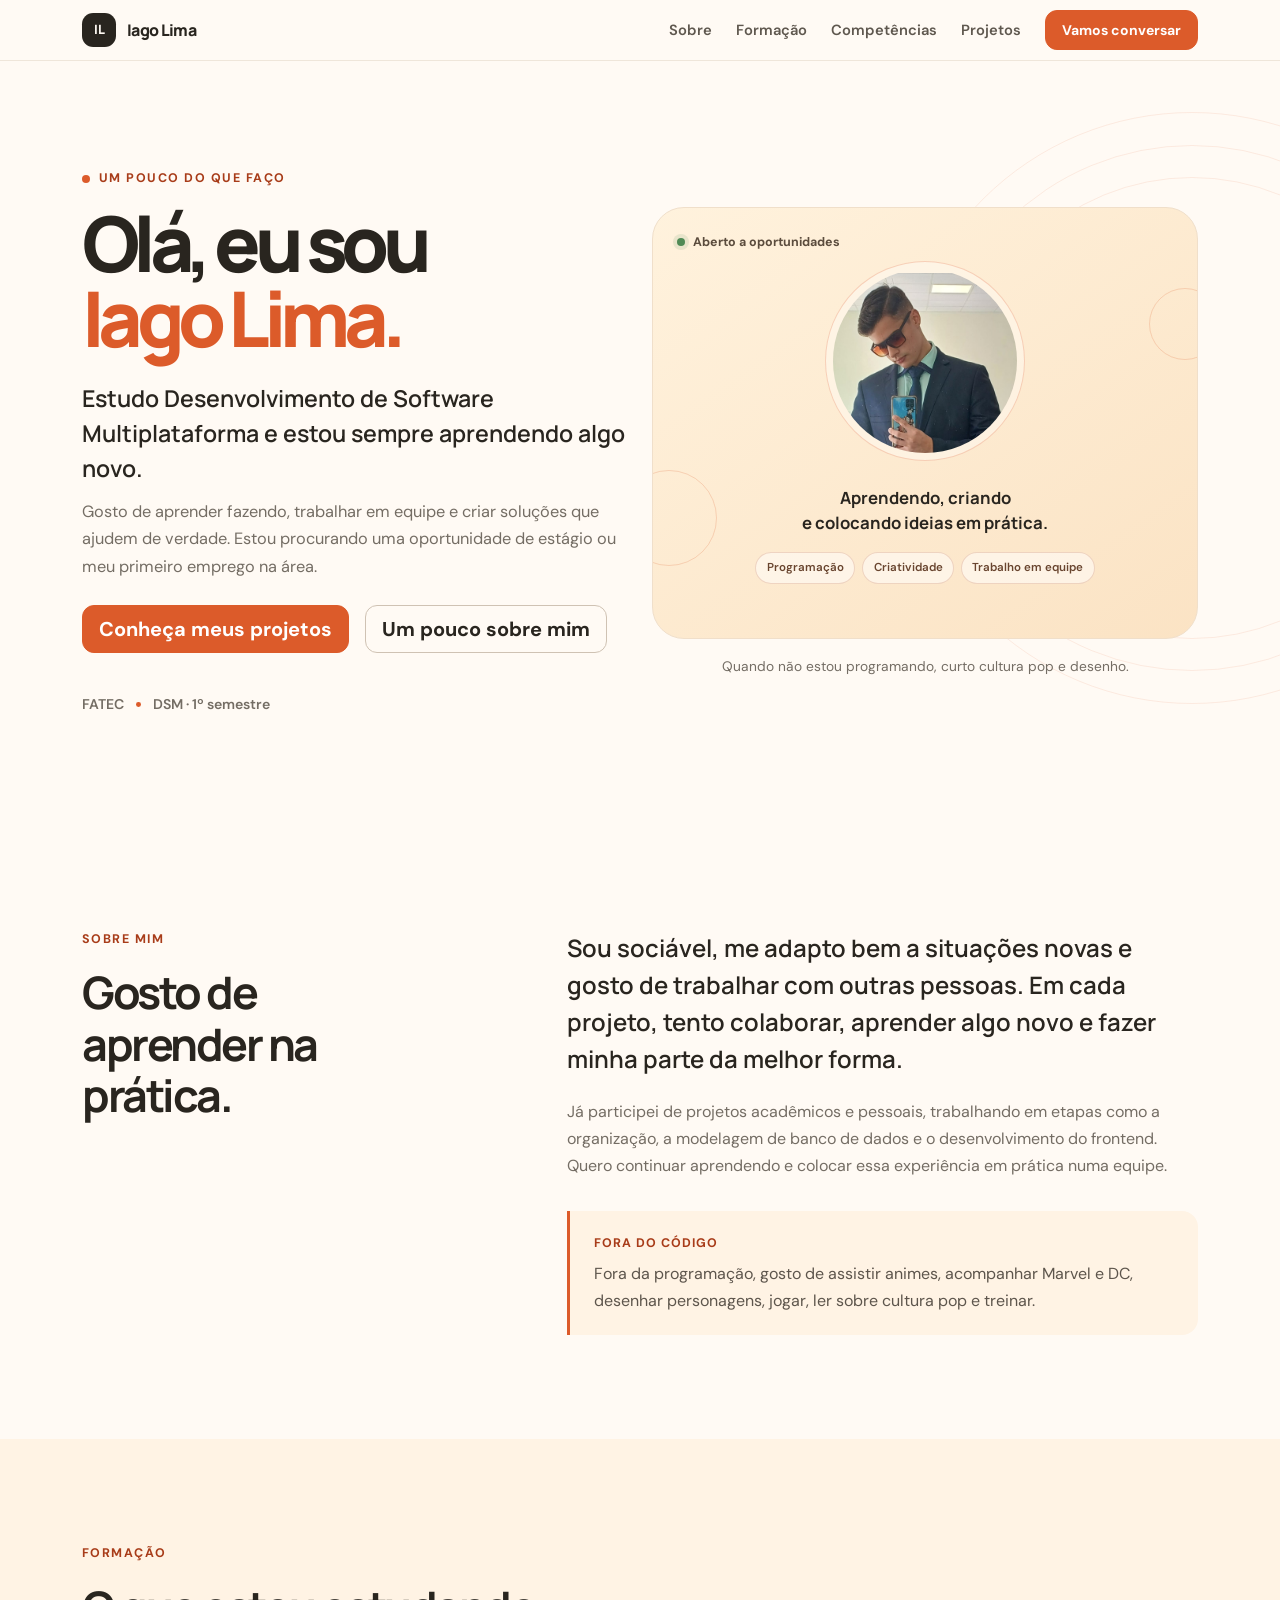
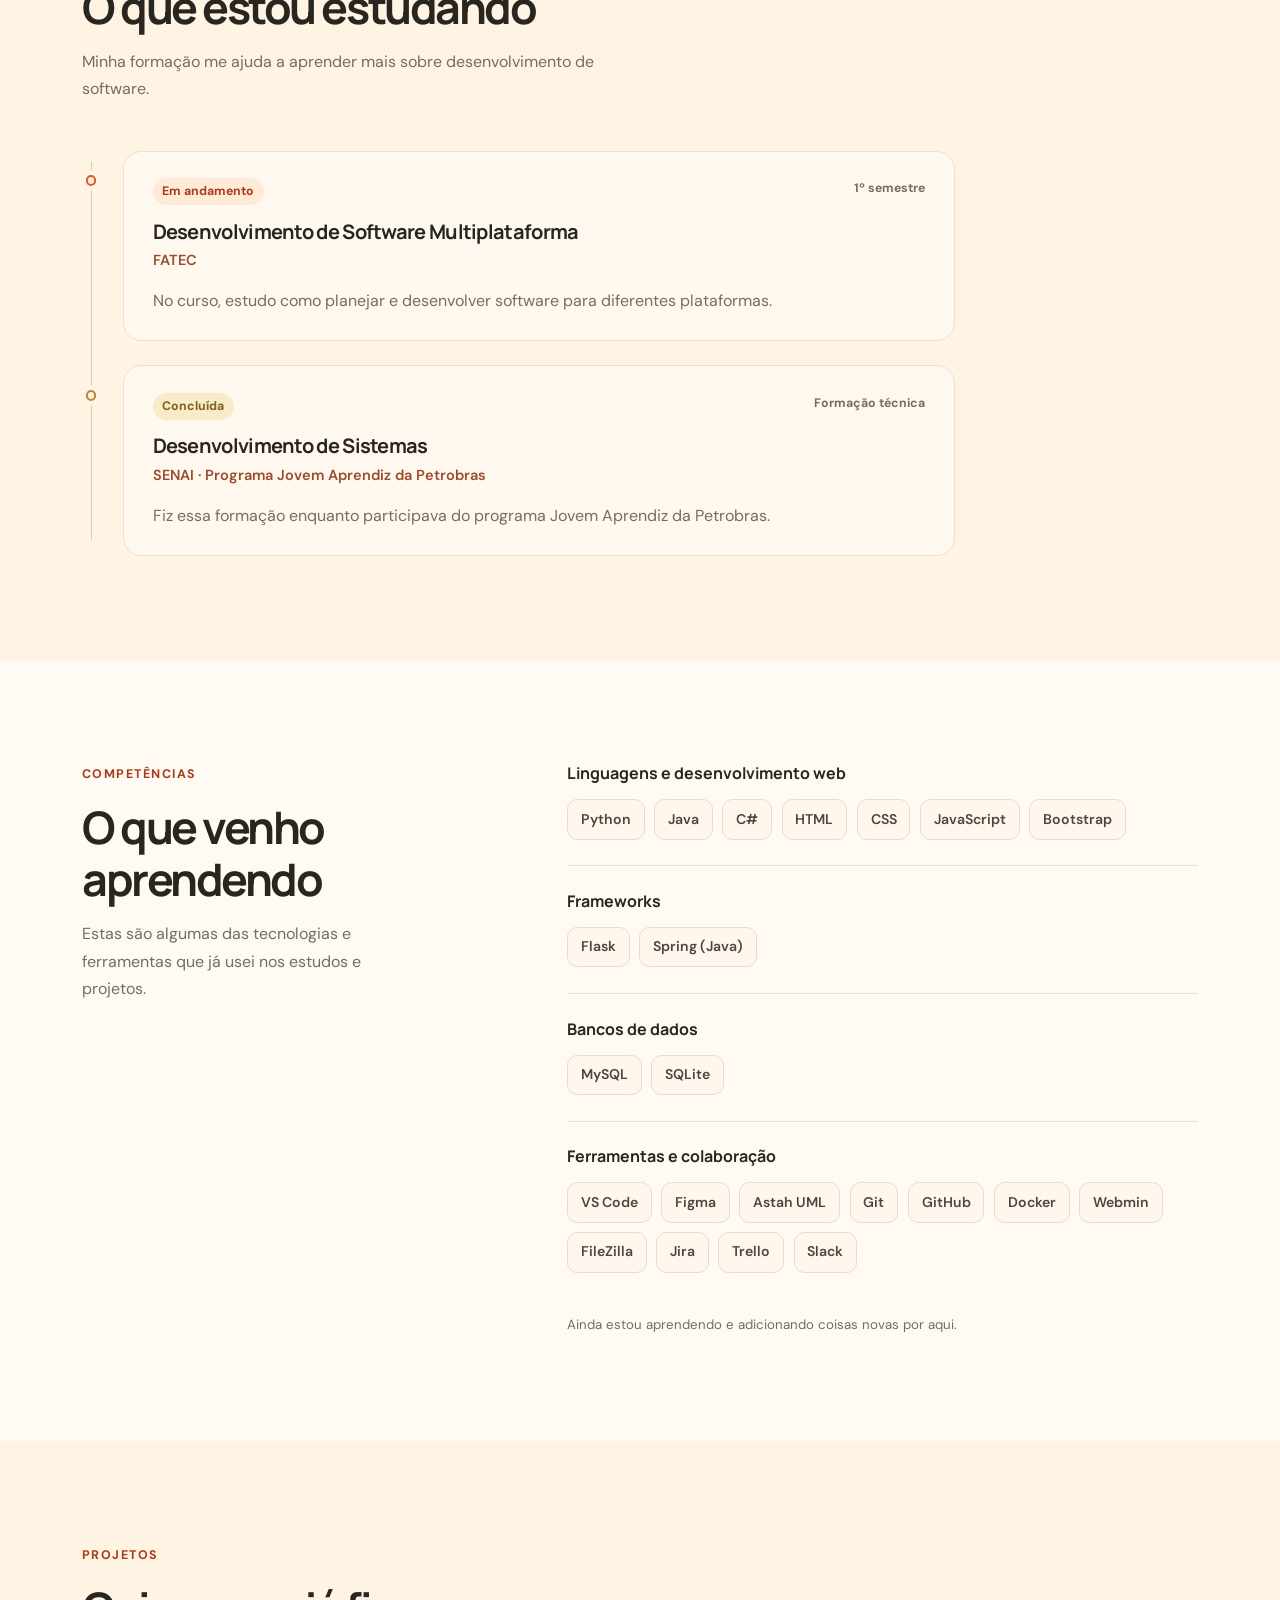
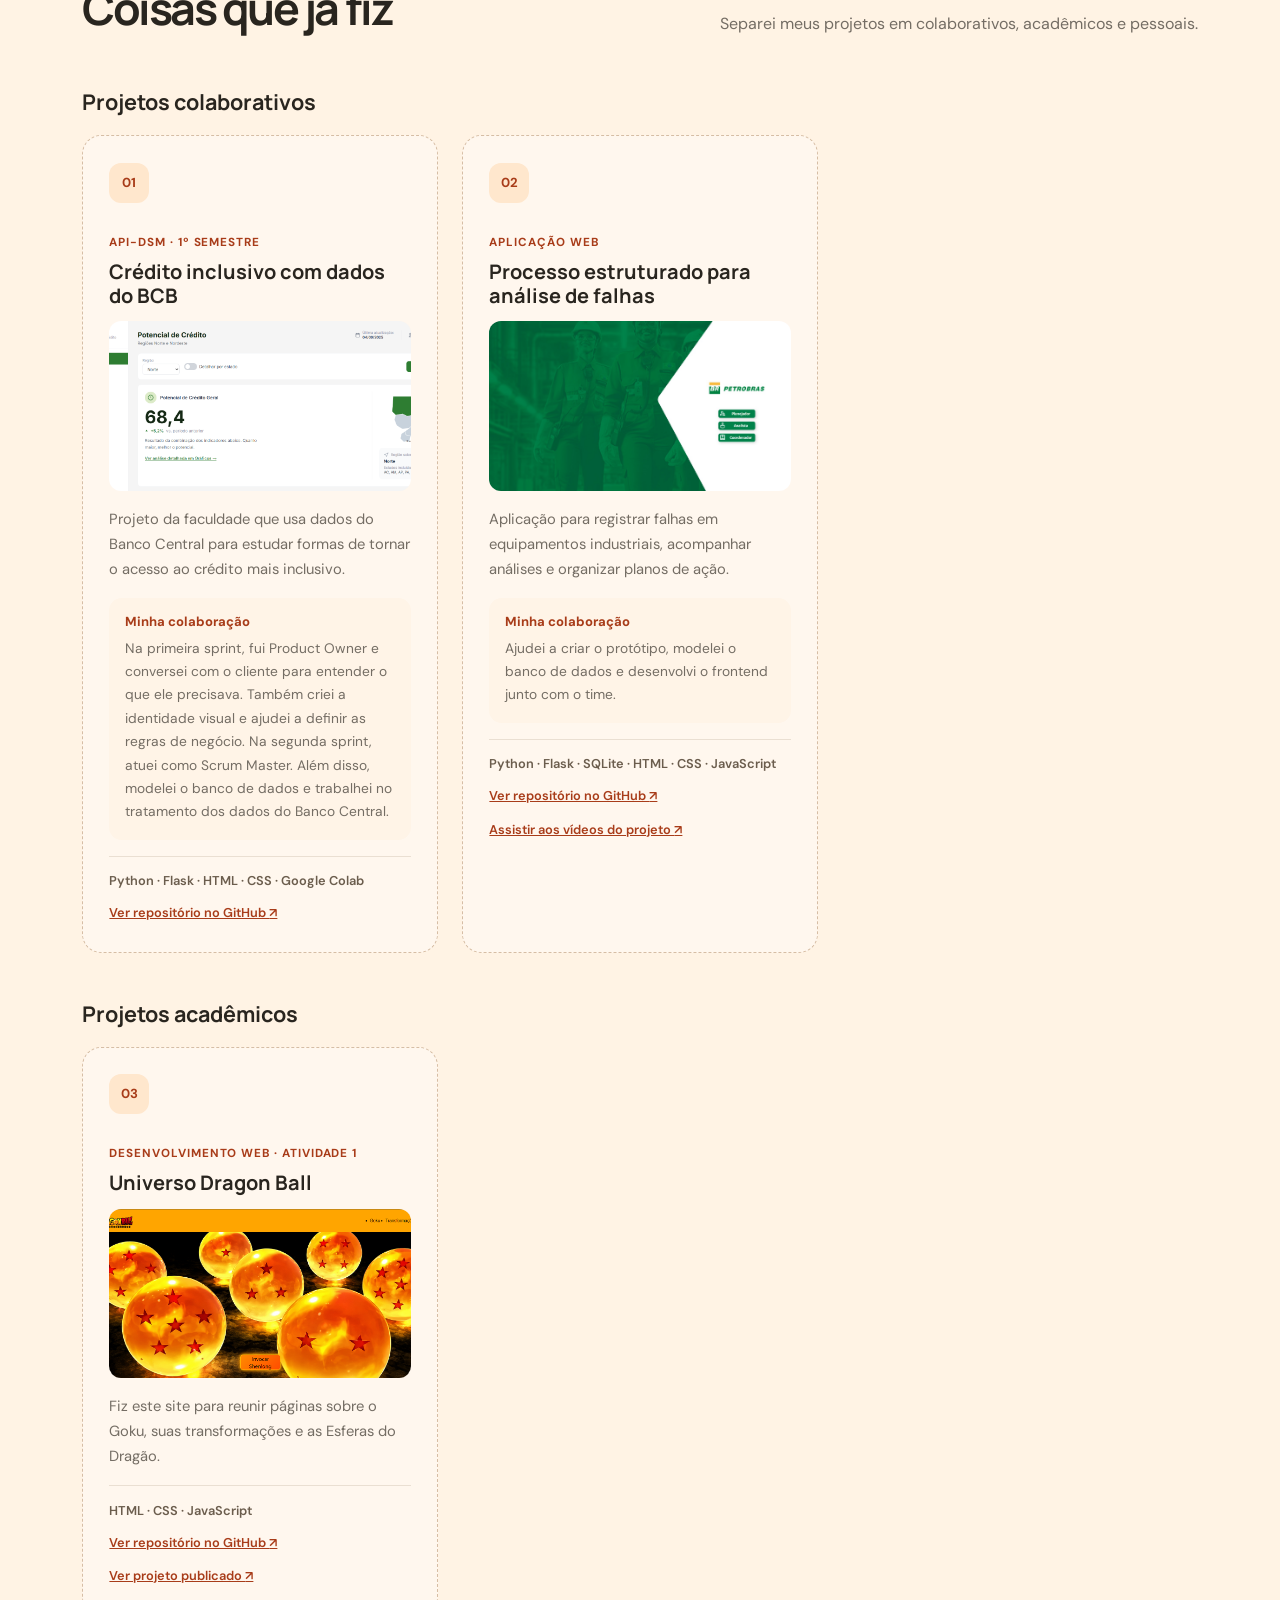
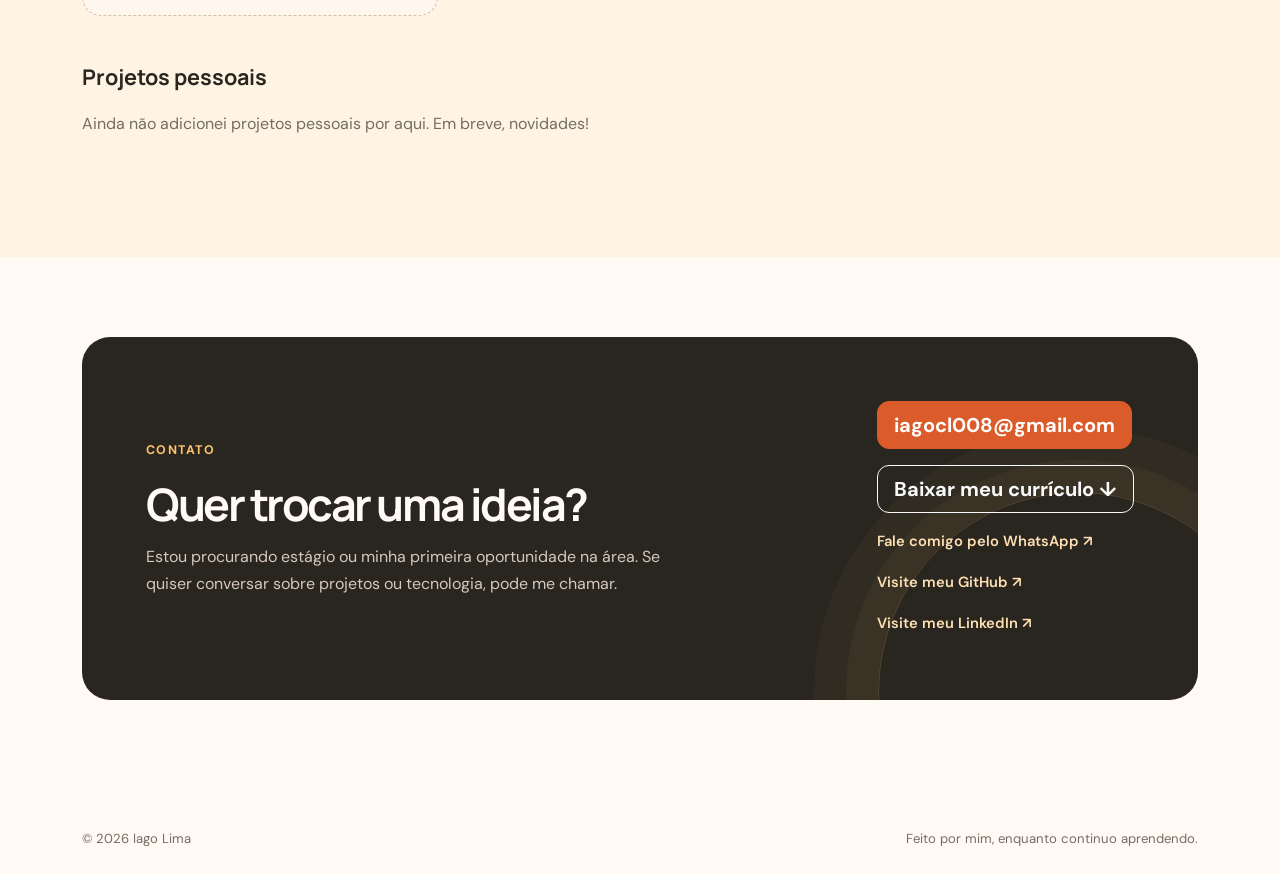
==== formal.html @ 53ffca07 "Continuação do portifolio" ====
<!doctype html>
<html lang="pt-BR">
  <head>
    <meta charset="utf-8">
    <meta name="viewport" content="width=device-width, initial-scale=1">
    <meta name="theme-color" content="#fff9f1">
    <meta
      name="description"
      content="Oi, eu sou o Iago. Aqui você pode conhecer meus estudos, projetos e um pouco da minha trajetória em tecnologia."
    >
    <title>Iago Lima | Portfólio formal</title>
    <link rel="preconnect" href="https://fonts.googleapis.com">
    <link rel="preconnect" href="https://fonts.gstatic.com" crossorigin>
    <link
      href="https://fonts.googleapis.com/css2?family=DM+Sans:wght@400;500;600;700&family=Manrope:wght@400;500;600;700;800&display=swap"
      rel="stylesheet"
    >
    <link
      href="https://cdn.jsdelivr.net/npm/bootstrap@5.3.3/dist/css/bootstrap.min.css"
      rel="stylesheet"
      integrity="sha384-QWTKZyjpPEjISv5WaRU9OFeRpok6YctnYmDr5pNlyT2bRjXh0JMhjY6hW+ALEwIH"
      crossorigin="anonymous"
    >
    <link rel="stylesheet" href="styles.css">
    <script src="script.js" defer></script>
  </head>
  <body data-bs-spy="scroll" data-bs-target="#mainNav" data-bs-root-margin="0px 0px -55%">
    <a class="pular-conteudo" href="#conteudo">Ir para o conteúdo</a>

    <!-- Bootstrap mantém o menu fixo e recolhível em telas menores. -->
    <nav id="mainNav" class="navbar navbar-expand-lg fixed-top menu-principal">
      <div class="container">
        <a class="navbar-brand marca-nome" href="#inicio" aria-label="Iago Lima, início">
          <span class="iniciais-nome">IL</span>
          <span>Iago Lima</span>
        </a>
        <button
          class="navbar-toggler"
          type="button"
          data-bs-toggle="collapse"
          data-bs-target="#navigationLinks"
          aria-controls="navigationLinks"
          aria-expanded="false"
          aria-label="Abrir menu de navegação"
        >
          <span class="navbar-toggler-icon"></span>
        </button>
        <div class="collapse navbar-collapse" id="navigationLinks">
          <!-- Utilitários do Bootstrap alinham os links à direita e espaçam os itens. -->
          <ul class="navbar-nav ms-auto align-items-lg-center gap-lg-2">
            <li class="nav-item"><a class="nav-link" href="#sobre">Sobre</a></li>
            <li class="nav-item"><a class="nav-link" href="#formacao">Formação</a></li>
            <li class="nav-item"><a class="nav-link" href="#competencias">Competências</a></li>
            <li class="nav-item"><a class="nav-link" href="#projetos">Projetos</a></li>
            <li class="nav-item ms-lg-2">
              <a class="btn btn-sm botao-destaque botao-contato-menu" href="#contato">Vamos conversar</a>
            </li>
          </ul>
        </div>
      </div>
    </nav>

    <main id="conteudo">
      <section id="inicio" class="secao-inicio ancora-secao">
        <div class="container">
          <!-- A grade do Bootstrap divide a apresentação em duas colunas e empilha no celular. -->
          <div class="row align-items-center gy-5">
            <div class="col-lg-6">
              <p class="rotulo-secao"><span class="ponto-rotulo"></span> Um pouco do que faço</p>
              <h1>
                Olá, eu sou<br>
                <span class="texto-destaque">Iago Lima.</span>
              </h1>
              <p class="chamada-inicio">
                Estudo Desenvolvimento de Software Multiplataforma e estou sempre aprendendo algo novo.
              </p>
              <p class="resumo-inicio">
                Gosto de aprender fazendo, trabalhar em equipe e criar soluções que ajudem de verdade.
                Estou procurando uma oportunidade de estágio ou meu primeiro emprego na área.
              </p>
              <!-- Flex permite que os botões quebrem linha quando faltar espaço. -->
              <div class="d-flex flex-wrap gap-3 mt-4">
                <a class="btn botao-destaque btn-lg" href="#projetos">Conheça meus projetos</a>
                <a class="btn btn-outline-dark btn-lg botao-contorno-quente" href="#sobre">Um pouco sobre mim</a>
              </div>
              <div class="info-inicio">
                <span>FATEC</span>
                <span class="separador-info" aria-hidden="true"></span>
                <span>DSM · 1º semestre</span>
              </div>
            </div>
            <div class="col-lg-6">
              <div class="cartao-apresentacao">
                <div class="situacao-apresentacao">
                  <span class="ponto-status" aria-hidden="true"></span>
                  <span>Aberto a oportunidades</span>
                </div>
                <div class="moldura-foto">
                  <img
                    class="foto-perfil"
                    src="Img/foto_perfil.jpeg"
                    alt="Foto de perfil de Iago Lima"
                    width="200"
                    height="200"
                  >
                </div>
                <p class="frase-apresentacao">Aprendendo, criando<br>e colocando ideias em prática.</p>
                <div class="tags-apresentacao" aria-label="Áreas de interesse">
                  <span>Programação</span>
                  <span>Criatividade</span>
                  <span>Trabalho em equipe</span>
                </div>
                <span class="circulo-decorativo circulo-direita" aria-hidden="true"></span>
                <span class="circulo-decorativo circulo-esquerda" aria-hidden="true"></span>
              </div>
              <p class="nota-inicio">Quando não estou programando, curto cultura pop e desenho.</p>
            </div>
          </div>
        </div>
        <div class="decoracao-inicio" aria-hidden="true"></div>
      </section>

      <section id="sobre" class="secao ancora-secao">
        <div class="container">
          <!-- row/col organizam o conteúdo em colunas responsivas; g-5 controla o espaçamento. -->
          <div class="row g-5 align-items-start">
            <div class="col-lg-4">
              <p class="rotulo-secao">Sobre mim</p>
              <h2>Gosto de aprender na prática.</h2>
            </div>
            <div class="col-lg-7 offset-lg-1">
              <p class="texto-introducao">
                Sou sociável, me adapto bem a situações novas e gosto de trabalhar com outras pessoas.
                Em cada projeto, tento colaborar, aprender algo novo e fazer minha parte da melhor forma.
              </p>
              <p class="texto-secundario">
                Já participei de projetos acadêmicos e pessoais, trabalhando em etapas como a organização,
                a modelagem de banco de dados e o desenvolvimento do frontend. Quero continuar aprendendo
                e colocar essa experiência em prática numa equipe.
              </p>
              <div class="bloco-interesses">
                <span class="rotulo-interesses">Fora do código</span>
                <p>
                  Fora da programação, gosto de assistir animes, acompanhar Marvel e DC, desenhar
                  personagens, jogar, ler sobre cultura pop e treinar.
                </p>
              </div>
            </div>
          </div>
        </div>
      </section>

      <section id="formacao" class="secao secao-colorida ancora-secao">
        <div class="container">
          <div class="titulo-secao">
            <p class="rotulo-secao">Formação</p>
            <h2>O que estou estudando</h2>
            <p class="texto-secundario">Minha formação me ajuda a aprender mais sobre desenvolvimento de software.</p>
          </div>
          <div class="linha-formacao">
            <article class="item-formacao">
              <span class="marcador-formacao" aria-hidden="true"></span>
              <div class="cartao-formacao">
                <div class="info-formacao">
                  <span class="status-formacao">Em andamento</span>
                  <span class="periodo-formacao">1º semestre</span>
                </div>
                <h3>Desenvolvimento de Software Multiplataforma</h3>
                <p class="instituicao-formacao">FATEC</p>
                <p class="texto-secundario mb-0">
                  No curso, estudo como planejar e desenvolver software para diferentes plataformas.
                </p>
              </div>
            </article>
            <article class="item-formacao">
              <span class="marcador-formacao marcador-concluido" aria-hidden="true"></span>
              <div class="cartao-formacao">
                <div class="info-formacao">
                  <span class="status-formacao status-concluido">Concluída</span>
                  <span class="periodo-formacao">Formação técnica</span>
                </div>
                <h3>Desenvolvimento de Sistemas</h3>
                <p class="instituicao-formacao">SENAI · Programa Jovem Aprendiz da Petrobras</p>
                <p class="texto-secundario mb-0">
                  Fiz essa formação enquanto participava do programa Jovem Aprendiz da Petrobras.
                </p>
              </div>
            </article>
          </div>
        </div>
      </section>

      <section id="competencias" class="secao ancora-secao">
        <div class="container">
          <div class="row g-5">
            <div class="col-lg-4">
              <p class="rotulo-secao">Competências</p>
              <h2>O que venho aprendendo</h2>
              <p class="texto-secundario mt-3">
                Estas são algumas das tecnologias e ferramentas que já usei nos estudos e projetos.
              </p>
            </div>
            <div class="col-lg-7 offset-lg-1">
              <div class="grupo-competencias">
                <h3>Linguagens e desenvolvimento web</h3>
                <ul class="lista-competencias">
                  <li>Python</li><li>Java</li><li>C#</li><li>HTML</li><li>CSS</li><li>JavaScript</li><li>Bootstrap</li>
                </ul>
              </div>
              <div class="grupo-competencias">
                <h3>Frameworks</h3>
                <ul class="lista-competencias">
                  <li>Flask</li><li>Spring (Java)</li>
                </ul>
              </div>
              <div class="grupo-competencias">
                <h3>Bancos de dados</h3>
                <ul class="lista-competencias">
                  <li>MySQL</li><li>SQLite</li>
                </ul>
              </div>
              <div class="grupo-competencias">
                <h3>Ferramentas e colaboração</h3>
                <ul class="lista-competencias">
                  <li>VS Code</li><li>Figma</li><li>Astah UML</li><li>Git</li><li>GitHub</li>
                  <li>Docker</li><li>Webmin</li><li>FileZilla</li>
                  <li>Jira</li><li>Trello</li><li>Slack</li>
                </ul>
              </div>
              <p class="nota-competencias">Ainda estou aprendendo e adicionando coisas novas por aqui.</p>
            </div>
          </div>
        </div>
      </section>

      <section id="projetos" class="secao secao-colorida ancora-secao">
        <div class="container">
          <div class="titulo-secao titulo-secao-linha">
            <div>
              <p class="rotulo-secao">Projetos</p>
              <h2>Coisas que já fiz</h2>
            </div>
            <p class="texto-secundario resumo-projetos">
              Separei meus projetos em colaborativos, acadêmicos e pessoais.
            </p>
          </div>
          <div class="grupo-projetos">
            <h3 class="titulo-grupo-projetos">Projetos colaborativos</h3>
            <!-- A grade organiza os cartões e adapta a quantidade de colunas à largura da tela. -->
            <div class="row g-4">
              <div class="col-md-6 col-lg-4">
                <article class="cartao-projeto">
                  <div class="numero-projeto">01</div>
                  <span class="tipo-projeto">API-DSM · 1º semestre</span>
                  <h3>Crédito inclusivo com dados do BCB</h3>
                  <img
                    class="imagem-projeto"
                    src="Img/AvoCredit.png"
                    alt="Painel do Avocredit mostrando o potencial de crédito da região Norte"
                    loading="lazy"
                  >
                  <p>
                    Projeto da faculdade que usa dados do Banco Central para estudar formas de
                    tornar o acesso ao crédito mais inclusivo.
                  </p>
                  <div class="minha-contribuicao">
                    <h4>Minha colaboração</h4>
                    <p>
                      Na primeira sprint, fui Product Owner e conversei com o cliente para entender
                      o que ele precisava. Também criei a identidade visual e ajudei a definir as regras
                      de negócio. Na segunda sprint, atuei como Scrum Master. Além disso, modelei o
                      banco de dados e trabalhei no tratamento dos dados do Banco Central.
                    </p>
                  </div>
                  <div class="tecnologias-projeto">Python · Flask · HTML · CSS · Google Colab</div>
                  <a
                    class="link-projeto"
                    href="https://github.com/fatec-sjc-404-team/API-DSM-1SEMESTRE-2026"
                    target="_blank"
                    rel="noopener noreferrer"
                  >Ver repositório no GitHub <span aria-hidden="true">↗</span></a>
                </article>
              </div>
              <div class="col-md-6 col-lg-4">
                <article class="cartao-projeto">
                  <div class="numero-projeto">02</div>
                  <span class="tipo-projeto">Aplicação web</span>
                  <h3>Processo estruturado para análise de falhas</h3>
                  <img
                    class="imagem-projeto"
                    src="Img/SIF.jpeg"
                    alt="Tela inicial do SIF para selecionar os perfis de planejador, analista ou coordenador"
                    loading="lazy"
                  >
                  <p>
                    Aplicação para registrar falhas em equipamentos industriais, acompanhar análises
                    e organizar planos de ação.
                  </p>
                  <div class="minha-contribuicao">
                    <h4>Minha colaboração</h4>
                    <p>
                      Ajudei a criar o protótipo, modelei o banco de dados e desenvolvi o frontend
                      junto com o time.
                    </p>
                  </div>
                  <div class="tecnologias-projeto">Python · Flask · SQLite · HTML · CSS · JavaScript</div>
                  <a
                    class="link-projeto"
                    href="https://github.com/isabellymarinho20/Structured-process-for-failure-analysis"
                    target="_blank"
                    rel="noopener noreferrer"
                  >Ver repositório no GitHub <span aria-hidden="true">↗</span></a>
                  <a
                    class="link-projeto"
                    href="https://www.youtube.com/playlist?list=PLTFhtW6l3J-k"
                    target="_blank"
                    rel="noopener noreferrer"
                  >Assistir aos vídeos do projeto <span aria-hidden="true">↗</span></a>
                </article>
              </div>
            </div>
          </div>
          <div class="grupo-projetos">
            <h3 class="titulo-grupo-projetos">Projetos acadêmicos</h3>
            <div class="row g-4">
              <div class="col-md-6 col-lg-4">
                <article class="cartao-projeto">
                  <div class="numero-projeto">03</div>
                  <span class="tipo-projeto">Desenvolvimento web · Atividade 1</span>
                  <h3>Universo Dragon Ball</h3>
                  <img
                    class="imagem-projeto"
                    src="Img/DragonBall.png"
                    alt="Página do projeto Dragon Ball com as sete Esferas do Dragão"
                    loading="lazy"
                  >
                  <p>
                    Fiz este site para reunir páginas sobre o Goku, suas transformações e as
                    Esferas do Dragão.
                  </p>
                  <div class="tecnologias-projeto">HTML · CSS · JavaScript</div>
                  <a
                    class="link-projeto"
                    href="https://github.com/zixx0080/DevWeb_Atvd1"
                    target="_blank"
                    rel="noopener noreferrer"
                  >Ver repositório no GitHub <span aria-hidden="true">↗</span></a>
                  <a
                    class="link-projeto"
                    href="https://zixx0080.github.io/DevWeb_Atvd1/"
                    target="_blank"
                    rel="noopener noreferrer"
                  >Ver projeto publicado <span aria-hidden="true">↗</span></a>
                </article>
              </div>
            </div>
          </div>
          <div class="grupo-projetos">
            <h3 class="titulo-grupo-projetos">Projetos pessoais</h3>
            <p class="texto-secundario">Ainda não adicionei projetos pessoais por aqui. Em breve, novidades!</p>
          </div>
        </div>
      </section>

      <section id="contato" class="secao secao-contato ancora-secao">
        <div class="container">
          <div class="cartao-contato">
            <div>
              <p class="rotulo-secao">Contato</p>
              <h2>Quer trocar uma ideia?</h2>
              <p class="texto-contato">
                Estou procurando estágio ou minha primeira oportunidade na área. Se quiser conversar
                sobre projetos ou tecnologia, pode me chamar.
              </p>
            </div>
            <div class="acoes-contato">
              <a class="btn botao-destaque btn-lg" href="mailto:iagocl008@gmail.com">iagocl008@gmail.com</a>
              <a
                class="btn btn-outline-light btn-lg"
                href="Curr%C3%ADculo-Iago.pdf"
                download="Curriculo-Iago.pdf"
              >Baixar meu currículo <span aria-hidden="true">↓</span></a>
              <a
                class="link-social"
                href="https://wa.me/5512988550418"
                target="_blank"
                rel="noopener noreferrer"
              >Fale comigo pelo WhatsApp <span aria-hidden="true">↗</span></a>
              <a
                class="link-social"
                href="https://github.com/zixx0080"
                target="_blank"
                rel="noopener noreferrer"
              >Visite meu GitHub <span aria-hidden="true">↗</span></a>
              <a
                class="link-social"
                href="https://www.linkedin.com/in/iago-lima-940376358/"
                target="_blank"
                rel="noopener noreferrer"
              >Visite meu LinkedIn <span aria-hidden="true">↗</span></a>
            </div>
            <span class="decoracao-contato" aria-hidden="true"></span>
          </div>
        </div>
      </section>
    </main>

    <footer class="rodape">
      <!-- No celular o rodapé empilha; a partir de sm, os itens ficam lado a lado. -->
      <div class="container d-flex flex-column flex-sm-row justify-content-between gap-2">
        <span>© <span id="currentYear"></span> Iago Lima</span>
        <span>Feito por mim, enquanto continuo aprendendo.</span>
      </div>
    </footer>

    <script
      src="https://cdn.jsdelivr.net/npm/bootstrap@5.3.3/dist/js/bootstrap.bundle.min.js"
      integrity="sha384-YvpcrYf0tY3lHB60NNkmXc5s9fDVZLESaAA55NDzOxhy9GkcIdslK1eN7N6jIeHz"
      crossorigin="anonymous"
    ></script>
  </body>
</html>
---- styles.css ----
:root {
  /* Cores e fontes principais usadas ao longo do portfólio. */
  --color-ink: #29251f;
  --color-muted: #746d64;
  --color-paper: #fffaf4;
  --color-paper-deep: #fff1df;
  --color-orange: #dc5b2a;
  --color-orange-dark: #a83c19;
  --color-yellow: #f6c753;
  --color-line: #eadfd2;
  --font-body: "DM Sans", sans-serif;
  --font-heading: "Manrope", sans-serif;
}

html {
  scroll-behavior: smooth;
  scroll-padding-top: 5.5rem;
}

body {
  background: var(--color-paper);
  color: var(--color-ink);
  font-family: var(--font-body);
  line-height: 1.7;
}

h1,
h2,
h3,
.navbar-brand {
  font-family: var(--font-heading);
}

h2 {
  font-size: clamp(2rem, 3.5vw, 3rem);
  font-weight: 700;
  letter-spacing: -0.055em;
  line-height: 1.15;
}

.pular-conteudo {
  position: absolute;
  z-index: 1100;
  top: 0.75rem;
  left: 0.75rem;
  padding: 0.65rem 1rem;
  transform: translateY(-160%);
  border-radius: 0.5rem;
  background: var(--color-ink);
  color: #fff;
}

/* Mostra o atalho de acessibilidade apenas quando recebe foco pelo teclado. */
.pular-conteudo:focus {
  transform: translateY(0);
}

.menu-principal {
  /* Complementa a navbar do Bootstrap com o visual translúcido do site. */
  border-bottom: 1px solid rgb(234 223 210 / 75%);
  background: rgb(255 250 244 / 94%);
  backdrop-filter: blur(14px);
}

.marca-nome {
  display: inline-flex;
  align-items: center;
  gap: 0.65rem;
  color: var(--color-ink);
  font-size: 1rem;
  font-weight: 800;
  letter-spacing: -0.04em;
}

.marca-nome:hover,
.marca-nome:focus {
  color: var(--color-orange-dark);
}

.iniciais-nome {
  display: grid;
  width: 2.15rem;
  height: 2.15rem;
  place-items: center;
  border-radius: 0.7rem;
  background: var(--color-ink);
  color: #fffaf4;
  font-size: 0.8rem;
  letter-spacing: 0;
}

.navbar-nav .nav-link {
  padding: 0.55rem 0.8rem;
  color: #5f584f;
  font-size: 0.92rem;
  font-weight: 600;
}

.navbar-nav .nav-link:hover,
.navbar-nav .nav-link.active {
  color: var(--color-orange-dark);
}

.btn {
  border-radius: 0.75rem;
  font-weight: 700;
}

.botao-destaque {
  border: 1px solid var(--color-orange);
  background: var(--color-orange);
  color: #fff;
}

.botao-destaque:hover,
.botao-destaque:focus-visible {
  border-color: var(--color-orange-dark);
  background: var(--color-orange-dark);
  color: #fff;
}

.botao-contato-menu {
  padding: 0.55rem 1rem;
}

.secao-inicio {
  /* Espaço superior considera a altura da navegação fixa. */
  position: relative;
  overflow: hidden;
  padding: 10.5rem 0 6.75rem;
}

.secao-inicio > .container {
  position: relative;
  z-index: 1;
}

.decoracao-inicio {
  position: absolute;
  top: 7rem;
  right: -13rem;
  width: 37rem;
  height: 37rem;
  border: 1px solid rgb(220 91 42 / 10%);
  border-radius: 50%;
}

.decoracao-inicio::before,
.decoracao-inicio::after {
  position: absolute;
  border: 1px solid rgb(220 91 42 / 10%);
  border-radius: 50%;
  content: "";
}

.decoracao-inicio::before {
  inset: 2rem;
}

.decoracao-inicio::after {
  inset: 4rem;
}

.rotulo-secao {
  display: flex;
  align-items: center;
  gap: 0.55rem;
  margin-bottom: 1rem;
  color: var(--color-orange-dark);
  font-size: 0.78rem;
  font-weight: 700;
  letter-spacing: 0.12em;
  text-transform: uppercase;
}

.ponto-rotulo {
  width: 0.5rem;
  height: 0.5rem;
  border-radius: 50%;
  background: var(--color-orange);
}

.secao-inicio h1 {
  margin: 0;
  font-size: clamp(3.25rem, 6vw, 5.5rem);
  font-weight: 800;
  letter-spacing: -0.085em;
  line-height: 0.98;
}

.texto-destaque {
  color: var(--color-orange);
}

.chamada-inicio {
  max-width: 34rem;
  margin: 1.6rem 0 0.75rem;
  font-family: var(--font-heading);
  font-size: clamp(1.15rem, 2vw, 1.45rem);
  font-weight: 600;
  line-height: 1.5;
}

.resumo-inicio,
.texto-secundario {
  color: var(--color-muted);
}

.resumo-inicio {
  max-width: 34rem;
  margin-bottom: 0;
  font-size: 1.02rem;
}

.botao-contorno-quente {
  border-color: #cfc2b3;
  color: var(--color-ink);
}

.botao-contorno-quente:hover,
.botao-contorno-quente:focus-visible {
  border-color: var(--color-ink);
  background: var(--color-ink);
  color: #fff;
}

.info-inicio {
  display: flex;
  align-items: center;
  gap: 0.75rem;
  margin-top: 2.5rem;
  color: var(--color-muted);
  font-size: 0.88rem;
  font-weight: 600;
}

.separador-info {
  width: 0.3rem;
  height: 0.3rem;
  border-radius: 50%;
  background: var(--color-orange);
}

.cartao-apresentacao {
  position: relative;
  display: flex;
  min-height: 27rem;
  overflow: hidden;
  flex-direction: column;
  align-items: center;
  justify-content: center;
  padding: 2rem;
  border: 1px solid #f0dfca;
  border-radius: 2rem;
  background: linear-gradient(145deg, #fff2dd, #fbe3c4);
  text-align: center;
}

.situacao-apresentacao {
  position: absolute;
  top: 1.5rem;
  left: 1.5rem;
  display: inline-flex;
  align-items: center;
  gap: 0.5rem;
  color: #5b4c3d;
  font-size: 0.78rem;
  font-weight: 700;
}

.ponto-status {
  width: 0.5rem;
  height: 0.5rem;
  border-radius: 50%;
  background: #4f8a55;
  box-shadow: 0 0 0 0.25rem rgb(79 138 85 / 13%);
}

.moldura-foto {
  position: relative;
  display: grid;
  width: 12.5rem;
  height: 12.5rem;
  place-items: center;
  border: 1px solid rgb(220 91 42 / 24%);
  border-radius: 50%;
  background: rgb(255 250 244 / 48%);
}

.foto-perfil {
  width: 11.5rem;
  height: 11.5rem;
  object-fit: cover;
  object-position: 38% -8%;
  border-radius: 50%;
}

.frase-apresentacao {
  position: relative;
  z-index: 1;
  margin: 1.5rem 0 1rem;
  font-family: var(--font-heading);
  font-size: 1.05rem;
  font-weight: 700;
  line-height: 1.5;
}

.tags-apresentacao {
  position: relative;
  z-index: 1;
  display: flex;
  flex-wrap: wrap;
  justify-content: center;
  gap: 0.45rem;
}

.tags-apresentacao span {
  padding: 0.35rem 0.65rem;
  border: 1px solid rgb(168 60 25 / 18%);
  border-radius: 99rem;
  background: rgb(255 250 244 / 65%);
  color: #69452f;
  font-size: 0.72rem;
  font-weight: 600;
}

.circulo-decorativo {
  position: absolute;
  width: 4.5rem;
  height: 4.5rem;
  border: 1px solid rgb(220 91 42 / 20%);
  border-radius: 50%;
}

.circulo-direita {
  top: 5rem;
  right: -1.5rem;
}

.circulo-esquerda {
  bottom: 4.5rem;
  left: -2rem;
  width: 6rem;
  height: 6rem;
}

.nota-inicio {
  margin: 1rem 0 0;
  color: var(--color-muted);
  font-size: 0.86rem;
  text-align: center;
}

/* Estilos compartilhados pelas seções abaixo da apresentação. */
.secao {
  padding: 6.5rem 0;
}

.secao-colorida {
  background: #fff3e4;
}

.secao h2 {
  max-width: 38rem;
}

.texto-introducao {
  margin: 0 0 1.25rem;
  font-family: var(--font-heading);
  font-size: clamp(1.2rem, 2vw, 1.5rem);
  font-weight: 600;
  line-height: 1.55;
}

.bloco-interesses {
  margin-top: 2rem;
  padding: 1.35rem 1.5rem;
  border-left: 3px solid var(--color-orange);
  border-radius: 0 1rem 1rem 0;
  background: #fff3e4;
}

.rotulo-interesses {
  display: block;
  margin-bottom: 0.35rem;
  color: var(--color-orange-dark);
  font-size: 0.78rem;
  font-weight: 700;
  letter-spacing: 0.08em;
  text-transform: uppercase;
}

.bloco-interesses p {
  margin: 0;
  color: #5d554c;
}

.titulo-secao {
  margin-bottom: 3rem;
}

.titulo-secao > .texto-secundario {
  max-width: 36rem;
  margin-top: 1rem;
}

/* Linha e marcadores formam a linha do tempo da formação. */
.linha-formacao {
  position: relative;
  display: grid;
  max-width: 54rem;
  gap: 1.5rem;
  margin-left: 0.55rem;
  padding-left: 2rem;
}

.linha-formacao::before {
  position: absolute;
  top: 0.7rem;
  bottom: 1rem;
  left: 0;
  width: 1px;
  background: #dfc9b0;
  content: "";
}

.item-formacao {
  position: relative;
}

.marcador-formacao {
  position: absolute;
  top: 1.55rem;
  left: -2.32rem;
  width: 0.65rem;
  height: 0.65rem;
  border: 2px solid var(--color-orange);
  border-radius: 50%;
  background: var(--color-paper-deep);
  box-shadow: 0 0 0 0.28rem #fff3e4;
}

.marcador-concluido {
  border-color: #b88a36;
}

.cartao-formacao {
  padding: 1.65rem 1.8rem;
  border: 1px solid #efdfce;
  border-radius: 1.15rem;
  background: rgb(255 250 244 / 76%);
}

.info-formacao {
  display: flex;
  flex-wrap: wrap;
  justify-content: space-between;
  gap: 0.5rem;
  margin-bottom: 0.9rem;
}

.status-formacao,
.periodo-formacao {
  color: var(--color-orange-dark);
  font-size: 0.77rem;
  font-weight: 700;
}

.status-formacao {
  padding: 0.2rem 0.6rem;
  border-radius: 99rem;
  background: #ffead7;
}

.status-concluido {
  background: #f8ebca;
  color: #80601d;
}

.periodo-formacao {
  color: var(--color-muted);
}

.cartao-formacao h3 {
  margin-bottom: 0.35rem;
  font-size: 1.25rem;
  font-weight: 700;
  letter-spacing: -0.035em;
}

.instituicao-formacao {
  margin-bottom: 0.8rem;
  color: #9b4b2d;
  font-size: 0.91rem;
  font-weight: 600;
}

/* Cada grupo separa uma categoria de tecnologias. */
.grupo-competencias {
  padding: 0 0 1.6rem;
  margin-bottom: 1.6rem;
  border-bottom: 1px solid var(--color-line);
}

.grupo-competencias:last-of-type {
  margin-bottom: 1rem;
  border-bottom: 0;
}

.grupo-competencias h3 {
  margin-bottom: 1rem;
  font-size: 1rem;
  font-weight: 700;
}

.lista-competencias {
  display: flex;
  flex-wrap: wrap;
  gap: 0.6rem;
  padding: 0;
  margin: 0;
  list-style: none;
}

.lista-competencias li {
  padding: 0.45rem 0.8rem;
  border: 1px solid #eadaca;
  border-radius: 0.65rem;
  background: #fff7ed;
  color: #4e463e;
  font-size: 0.88rem;
  font-weight: 600;
}

.nota-competencias {
  margin: 0;
  color: var(--color-muted);
  font-size: 0.83rem;
}

.titulo-secao-linha {
  display: flex;
  align-items: end;
  justify-content: space-between;
  gap: 2rem;
}

.resumo-projetos {
  max-width: 24rem;
  margin: 0 0 0.25rem;
}

.grupo-projetos + .grupo-projetos {
  margin-top: 3rem;
}

.titulo-grupo-projetos {
  margin-bottom: 1.25rem;
  font-size: 1.35rem;
  font-weight: 700;
}

/* Cartões de projeto ganham destaque ao passar o mouse. */
.cartao-projeto {
  position: relative;
  height: 100%;
  min-height: 18rem;
  padding: 1.65rem;
  border: 1px dashed #d6bda4;
  border-radius: 1.2rem;
  background: rgb(255 250 244 / 67%);
  transition: transform 180ms ease, border-color 180ms ease, box-shadow 180ms ease;
}

.cartao-projeto:hover {
  transform: translateY(-4px);
  border-color: var(--color-orange);
  box-shadow: 0 0.8rem 2rem rgb(87 56 34 / 7%);
}

.numero-projeto {
  display: grid;
  width: 2.5rem;
  height: 2.5rem;
  margin-bottom: 1.5rem;
  place-items: center;
  border-radius: 0.75rem;
  background: #ffe7cd;
  color: var(--color-orange-dark);
  font-size: 0.82rem;
  font-weight: 700;
}

.tipo-projeto {
  color: var(--color-orange-dark);
  font-size: 0.73rem;
  font-weight: 700;
  letter-spacing: 0.08em;
  text-transform: uppercase;
}

.cartao-projeto h3 {
  margin: 0.35rem 0 0.55rem;
  font-size: 1.25rem;
  font-weight: 700;
}

.imagem-projeto {
  display: block;
  width: 100%;
  aspect-ratio: 16 / 9;
  margin: 0.85rem 0 1rem;
  border-radius: 0.75rem;
  object-fit: cover;
}

.cartao-projeto p {
  min-height: 3.5rem;
  margin-bottom: 1rem;
  color: var(--color-muted);
  font-size: 0.92rem;
}

.minha-contribuicao {
  margin: 1rem 0;
  padding: 1rem;
  border-radius: 0.8rem;
  background: #fff4e7;
}

.minha-contribuicao h4 {
  margin-bottom: 0.45rem;
  color: var(--color-orange-dark);
  font-size: 0.82rem;
  font-weight: 700;
}

.minha-contribuicao p {
  min-height: 0;
  margin: 0;
  font-size: 0.86rem;
}

.tecnologias-projeto,
.link-projeto {
  color: #6b5d4d;
  font-size: 0.8rem;
  font-weight: 600;
}

.tecnologias-projeto {
  padding-top: 0.85rem;
  border-top: 1px solid var(--color-line);
}

.link-projeto {
  display: inline-block;
  margin-top: 0.65rem;
  color: var(--color-orange-dark);
}

.secao-contato {
  padding-top: 5rem;
}

/* Bloco final de contato e links para redes sociais. */
.cartao-contato {
  position: relative;
  display: flex;
  overflow: hidden;
  align-items: center;
  justify-content: space-between;
  gap: 2rem;
  padding: clamp(2rem, 5vw, 4rem);
  border-radius: 1.75rem;
  background: var(--color-ink);
  color: #fffaf4;
}

.cartao-contato .rotulo-secao {
  color: #ffc36f;
}

.cartao-contato h2 {
  position: relative;
  z-index: 1;
  max-width: 33rem;
  margin-bottom: 0.85rem;
  color: #fffaf4;
}

.texto-contato {
  position: relative;
  z-index: 1;
  max-width: 33rem;
  margin: 0;
  color: #d5c9bd;
}

.acoes-contato {
  position: relative;
  z-index: 1;
  display: flex;
  flex-shrink: 0;
  flex-direction: column;
  align-items: flex-start;
  gap: 1rem;
}

.link-social {
  color: #ffe0b5;
  font-size: 0.92rem;
  font-weight: 600;
  text-decoration: none;
}

.link-social:hover,
.link-social:focus {
  color: #fff;
  text-decoration: underline;
}

.decoracao-contato {
  position: absolute;
  right: -5rem;
  bottom: -12rem;
  width: 25rem;
  height: 25rem;
  border: 1px solid rgb(255 195 111 / 20%);
  border-radius: 50%;
  box-shadow: 0 0 0 2rem rgb(255 195 111 / 4%), 0 0 0 4rem rgb(255 195 111 / 4%);
}

.rodape {
  padding: 1.5rem 0;
  color: var(--color-muted);
  font-size: 0.82rem;
}

/* Ajustes para tablet e telas menores, em complemento aos breakpoints Bootstrap. */
@media (max-width: 991.98px) {
  .secao-inicio {
    padding-top: 8.5rem;
  }

  .cartao-apresentacao {
    min-height: 24rem;
  }

  .cartao-contato {
    align-items: flex-start;
    flex-direction: column;
  }
}

/* Ajustes específicos para celulares. */
@media (max-width: 575.98px) {
  .secao-inicio {
    padding: 7.5rem 0 4.5rem;
  }

  .secao-inicio h1 {
    font-size: clamp(3.2rem, 16vw, 5rem);
  }

  .secao-inicio .btn-lg,
  .acoes-contato .btn-lg {
    width: 100%;
    font-size: 0.95rem;
  }

  .cartao-apresentacao {
    min-height: 23rem;
    padding: 1.5rem;
    border-radius: 1.5rem;
  }

  .situacao-apresentacao {
    top: 1.15rem;
    left: 1.15rem;
    font-size: 0.7rem;
  }

  .secao {
    padding: 4.5rem 0;
  }

  .linha-formacao {
    padding-left: 1.5rem;
  }

  .marcador-formacao {
    left: -1.82rem;
  }

  .cartao-formacao {
    padding: 1.25rem;
  }

  .titulo-secao-linha {
    align-items: flex-start;
    flex-direction: column;
    gap: 0.75rem;
  }

  .secao-contato {
    padding-top: 2rem;
  }

  .cartao-contato {
    padding: 2rem 1.4rem;
    border-radius: 1.25rem;
  }
}

/* Respeita a preferência do sistema por menos movimento. */
@media (prefers-reduced-motion: reduce) {
  html {
    scroll-behavior: auto;
  }

  *,
  *::before,
  *::after {
    transition-duration: 0.01ms !important;
    animation-duration: 0.01ms !important;
    animation-iteration-count: 1 !important;
  }
}
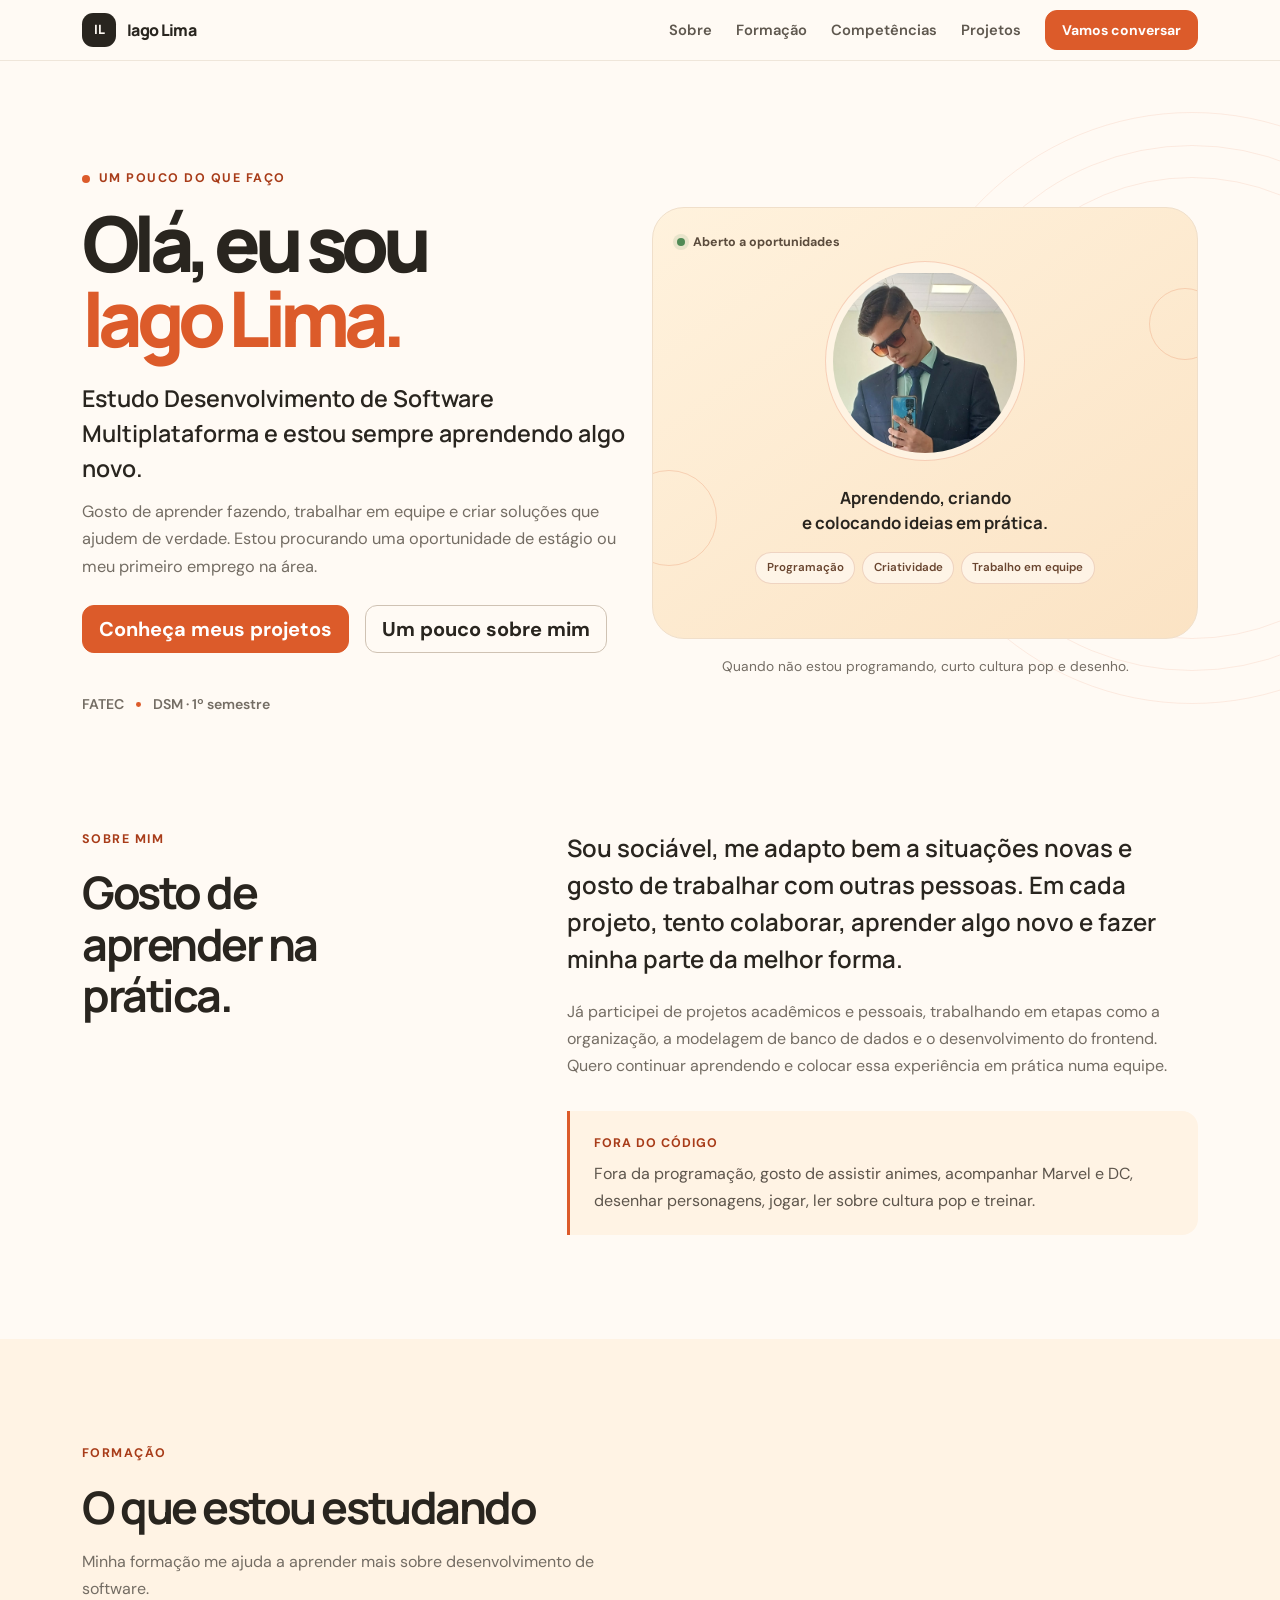
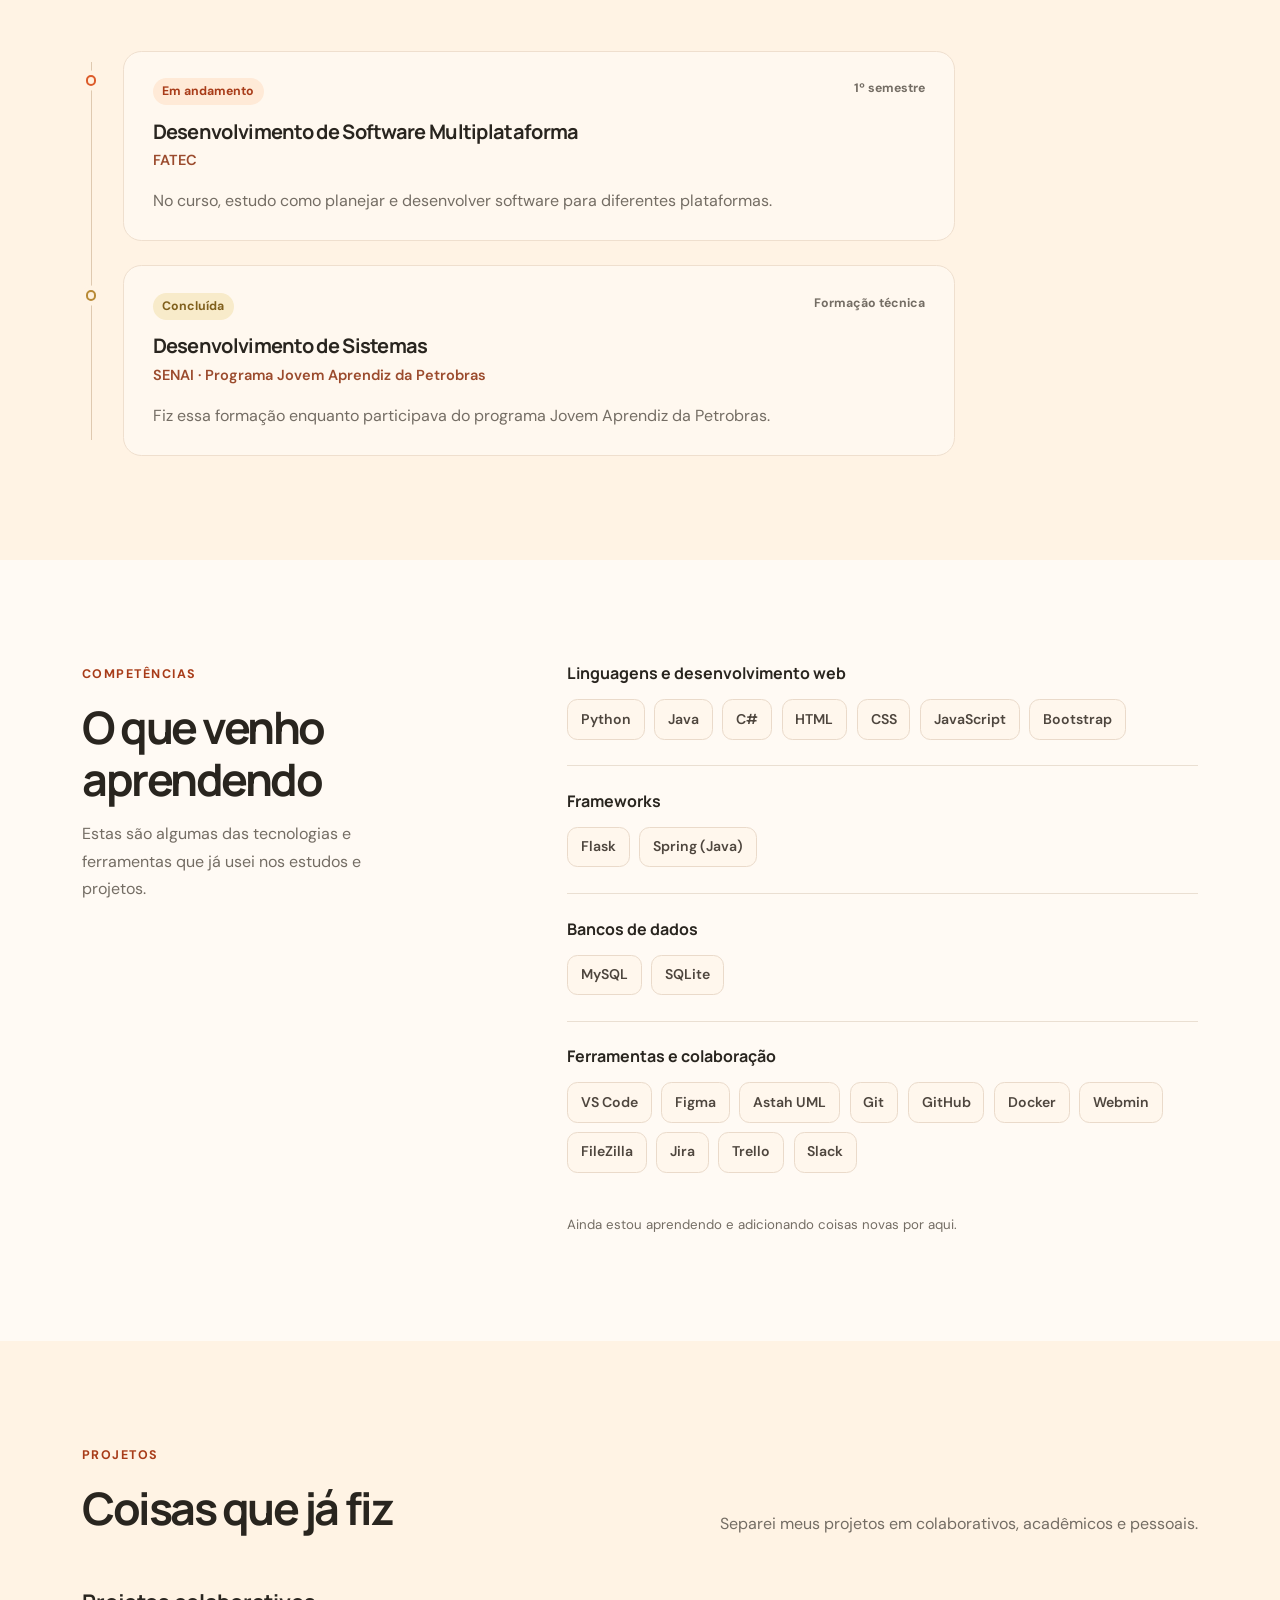
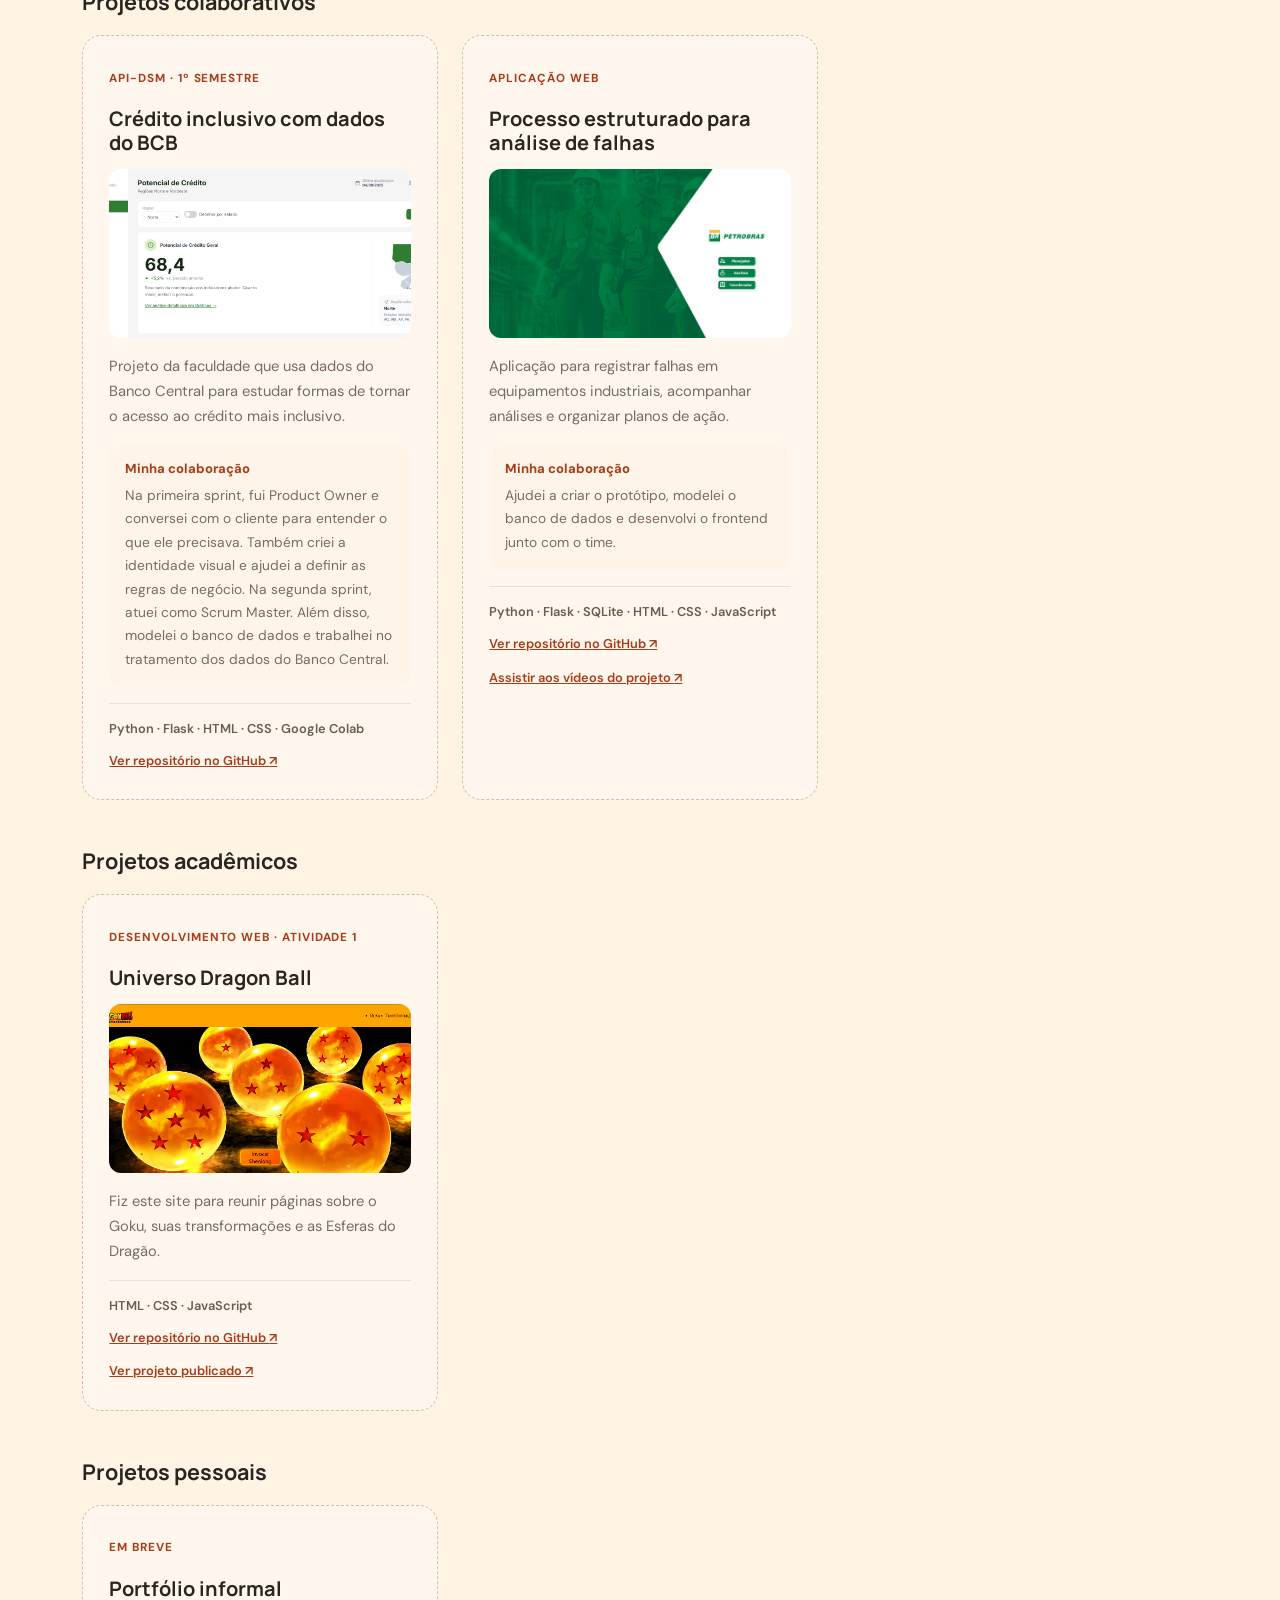
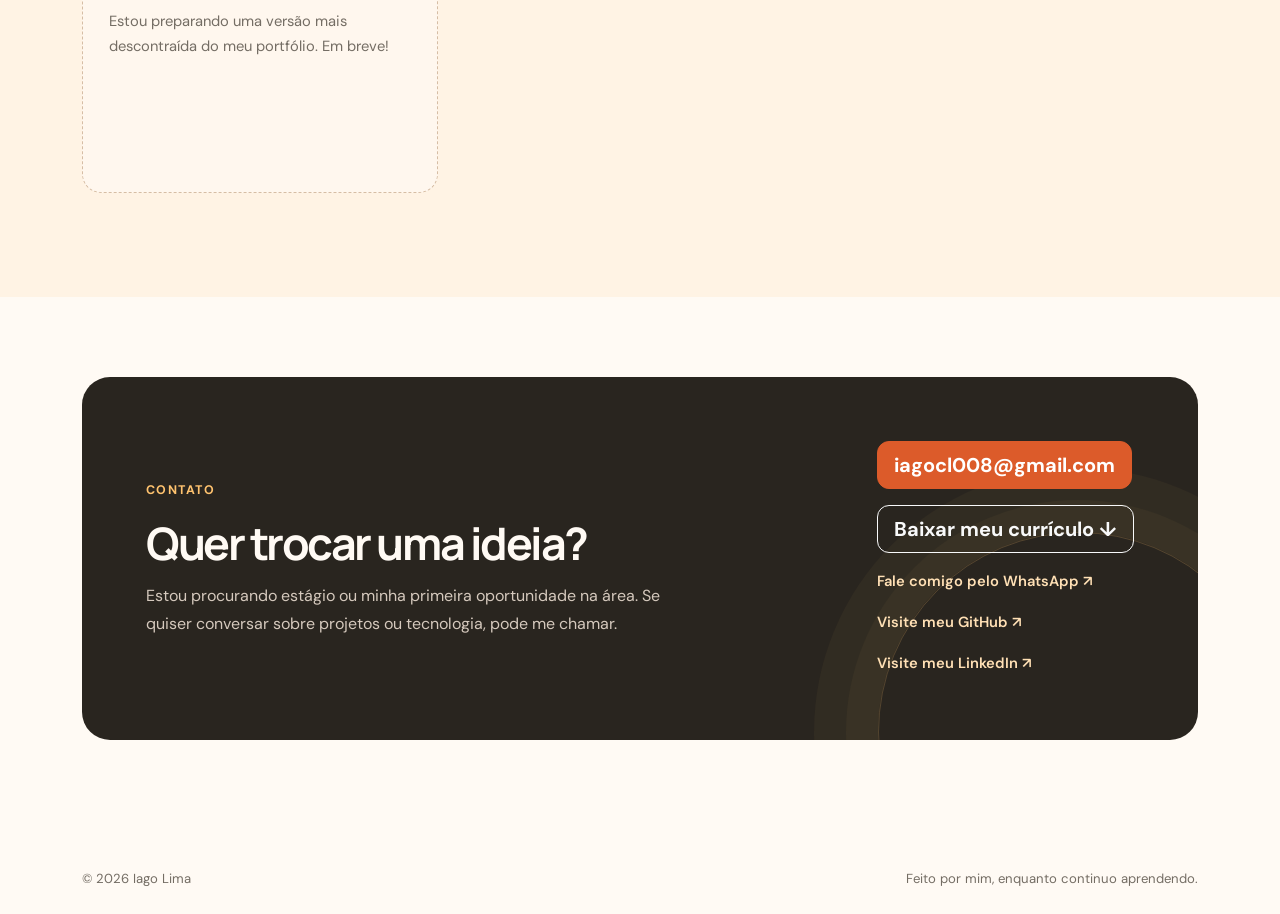
==== commit 6d16d93f: "Por hoje é so" ====
--- a/formal.html
+++ b/formal.html
@@ -250,7 +250,6 @@
             <div class="row g-4">
               <div class="col-md-6 col-lg-4">
                 <article class="cartao-projeto">
-                  <div class="numero-projeto">01</div>
                   <span class="tipo-projeto">API-DSM · 1º semestre</span>
                   <h3>Crédito inclusivo com dados do BCB</h3>
                   <img
@@ -283,7 +282,6 @@
               </div>
               <div class="col-md-6 col-lg-4">
                 <article class="cartao-projeto">
-                  <div class="numero-projeto">02</div>
                   <span class="tipo-projeto">Aplicação web</span>
                   <h3>Processo estruturado para análise de falhas</h3>
                   <img
@@ -325,7 +323,6 @@
             <div class="row g-4">
               <div class="col-md-6 col-lg-4">
                 <article class="cartao-projeto">
-                  <div class="numero-projeto">03</div>
                   <span class="tipo-projeto">Desenvolvimento web · Atividade 1</span>
                   <h3>Universo Dragon Ball</h3>
                   <img
@@ -357,7 +354,17 @@
           </div>
           <div class="grupo-projetos">
             <h3 class="titulo-grupo-projetos">Projetos pessoais</h3>
-            <p class="texto-secundario">Ainda não adicionei projetos pessoais por aqui. Em breve, novidades!</p>
+            <div class="row g-4">
+              <div class="col-md-6 col-lg-4">
+                <article class="cartao-projeto">
+                  <span class="tipo-projeto">Em breve</span>
+                  <h3>Portfólio informal</h3>
+                  <p>
+                    Estou preparando uma versão mais descontraída do meu portfólio. Em breve!
+                  </p>
+                </article>
+              </div>
+            </div>
           </div>
         </div>
       </section>
--- a/styles.css
+++ b/styles.css
@@ -127,7 +127,7 @@
   /* Espaço superior considera a altura da navegação fixa. */
   position: relative;
   overflow: hidden;
-  padding: 10.5rem 0 6.75rem;
+  padding: 10.5rem 0 3.5rem;
 }
 
 .secao-inicio > .container {
@@ -356,6 +356,10 @@
   padding: 6.5rem 0;
 }
 
+#sobre {
+  padding-top: 3.5rem;
+}
+
 .secao-colorida {
   background: #fff3e4;
 }
@@ -578,20 +582,9 @@
   box-shadow: 0 0.8rem 2rem rgb(87 56 34 / 7%);
 }
 
-.numero-projeto {
-  display: grid;
-  width: 2.5rem;
-  height: 2.5rem;
-  margin-bottom: 1.5rem;
-  place-items: center;
-  border-radius: 0.75rem;
-  background: #ffe7cd;
-  color: var(--color-orange-dark);
-  font-size: 0.82rem;
-  font-weight: 700;
-}
-
 .tipo-projeto {
+  display: inline-block;
+  margin-bottom: 0.8rem;
   color: var(--color-orange-dark);
   font-size: 0.73rem;
   font-weight: 700;
@@ -756,7 +749,7 @@
 /* Ajustes específicos para celulares. */
 @media (max-width: 575.98px) {
   .secao-inicio {
-    padding: 7.5rem 0 4.5rem;
+    padding: 7.5rem 0 2.5rem;
   }
 
   .secao-inicio h1 {
@@ -783,6 +776,10 @@
 
   .secao {
     padding: 4.5rem 0;
+  }
+
+  #sobre {
+    padding-top: 2.5rem;
   }
 
   .linha-formacao {
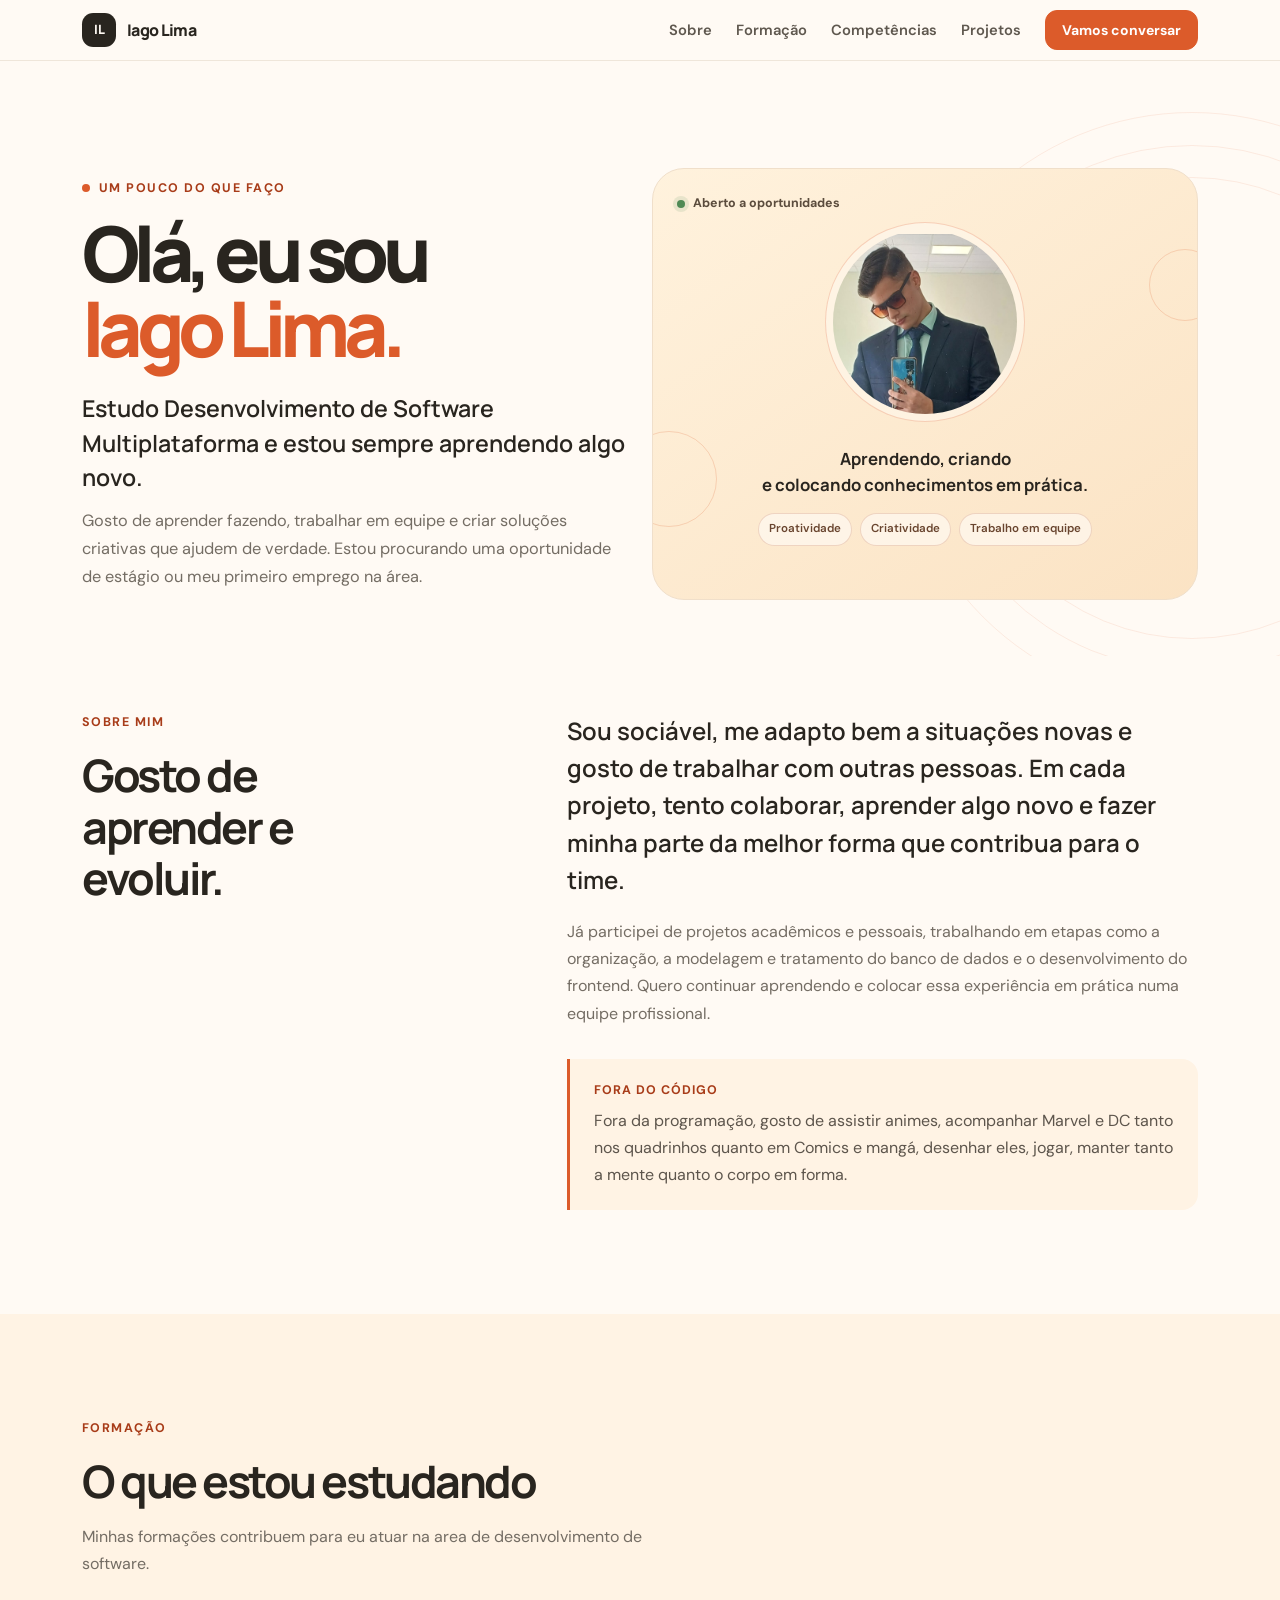
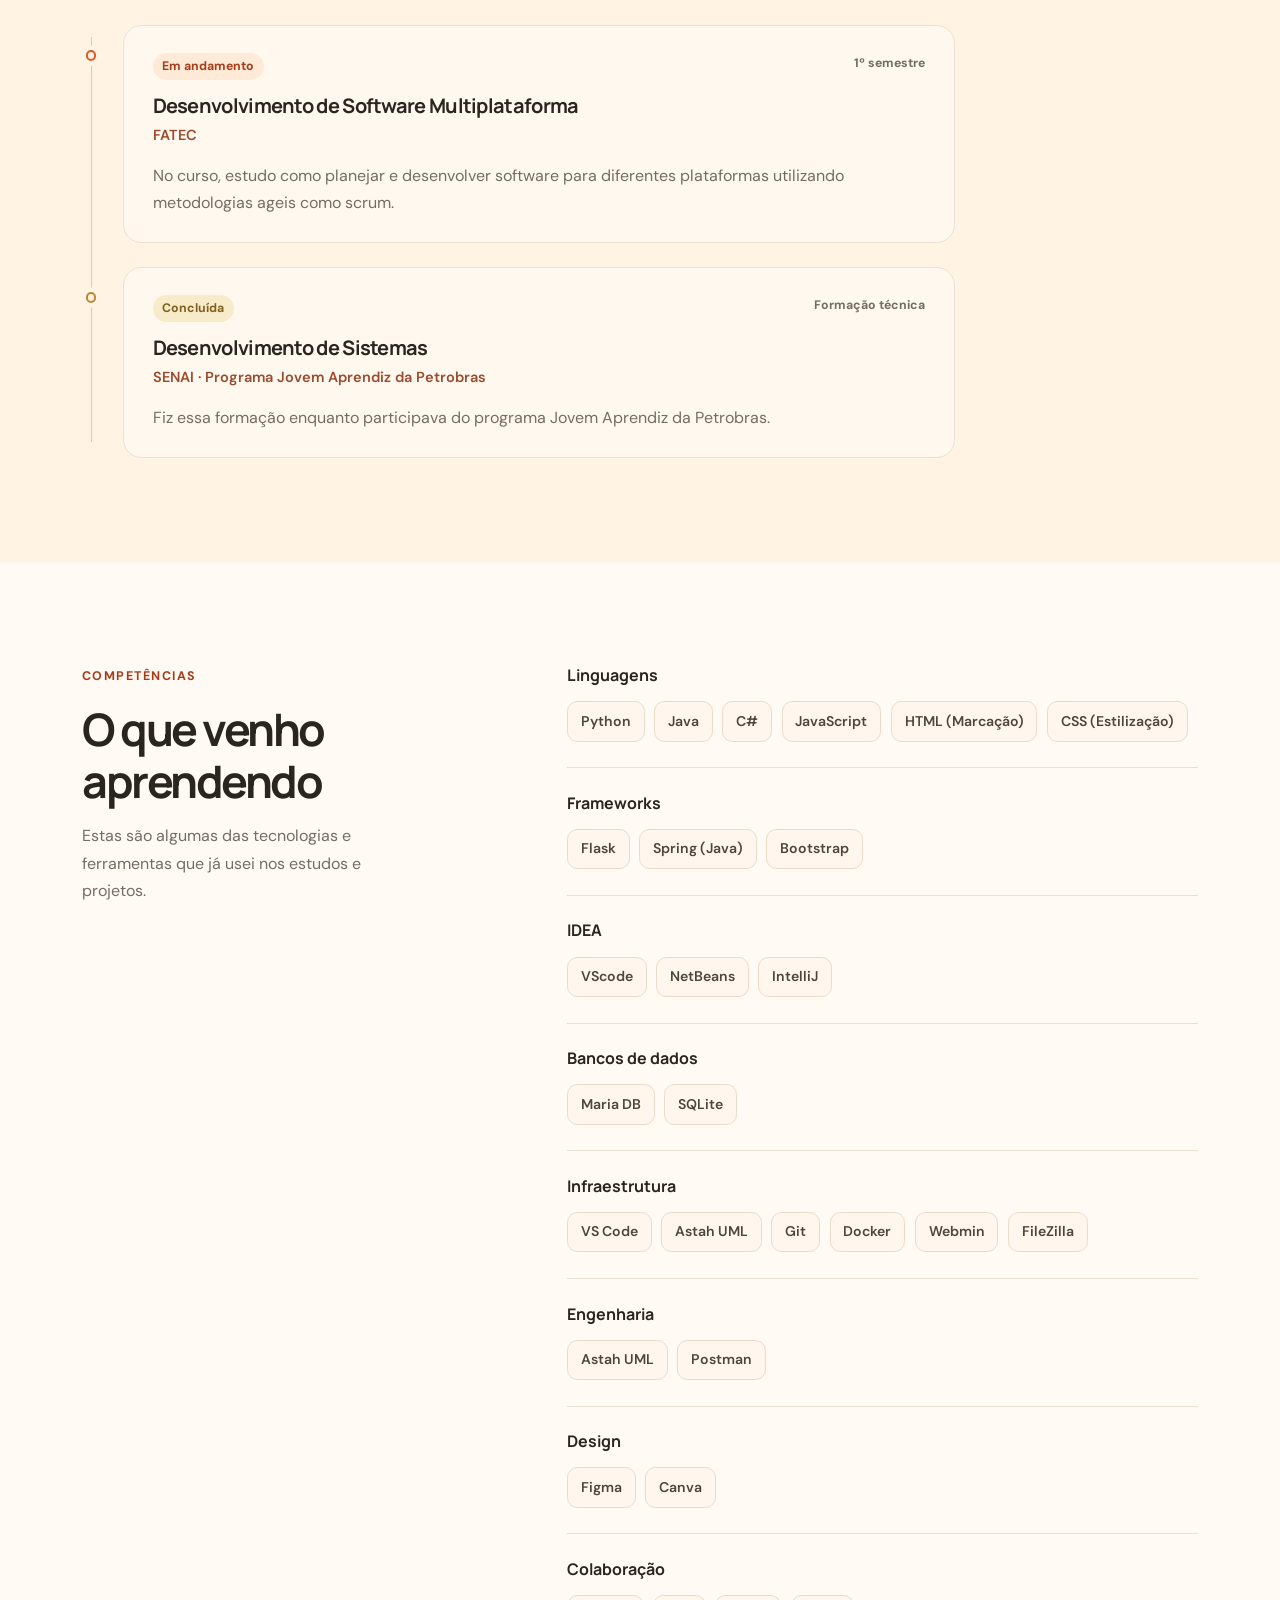
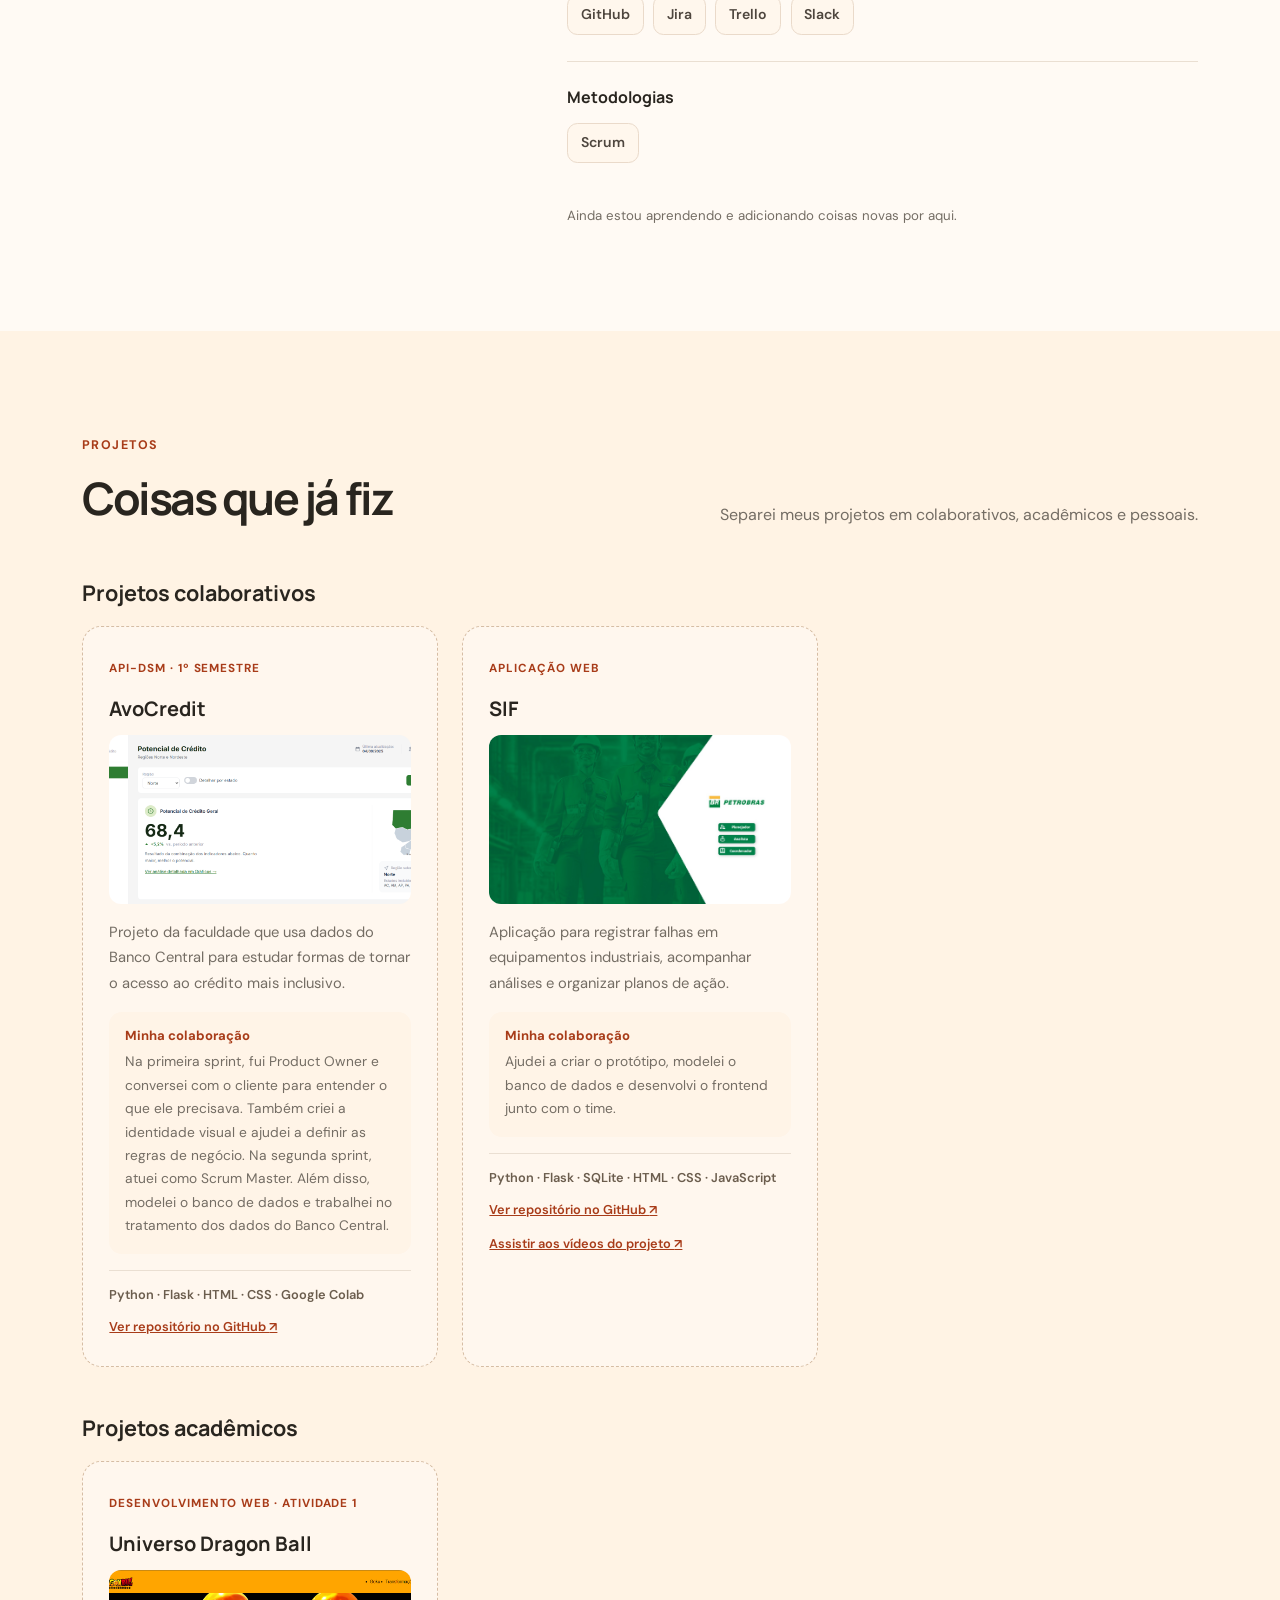
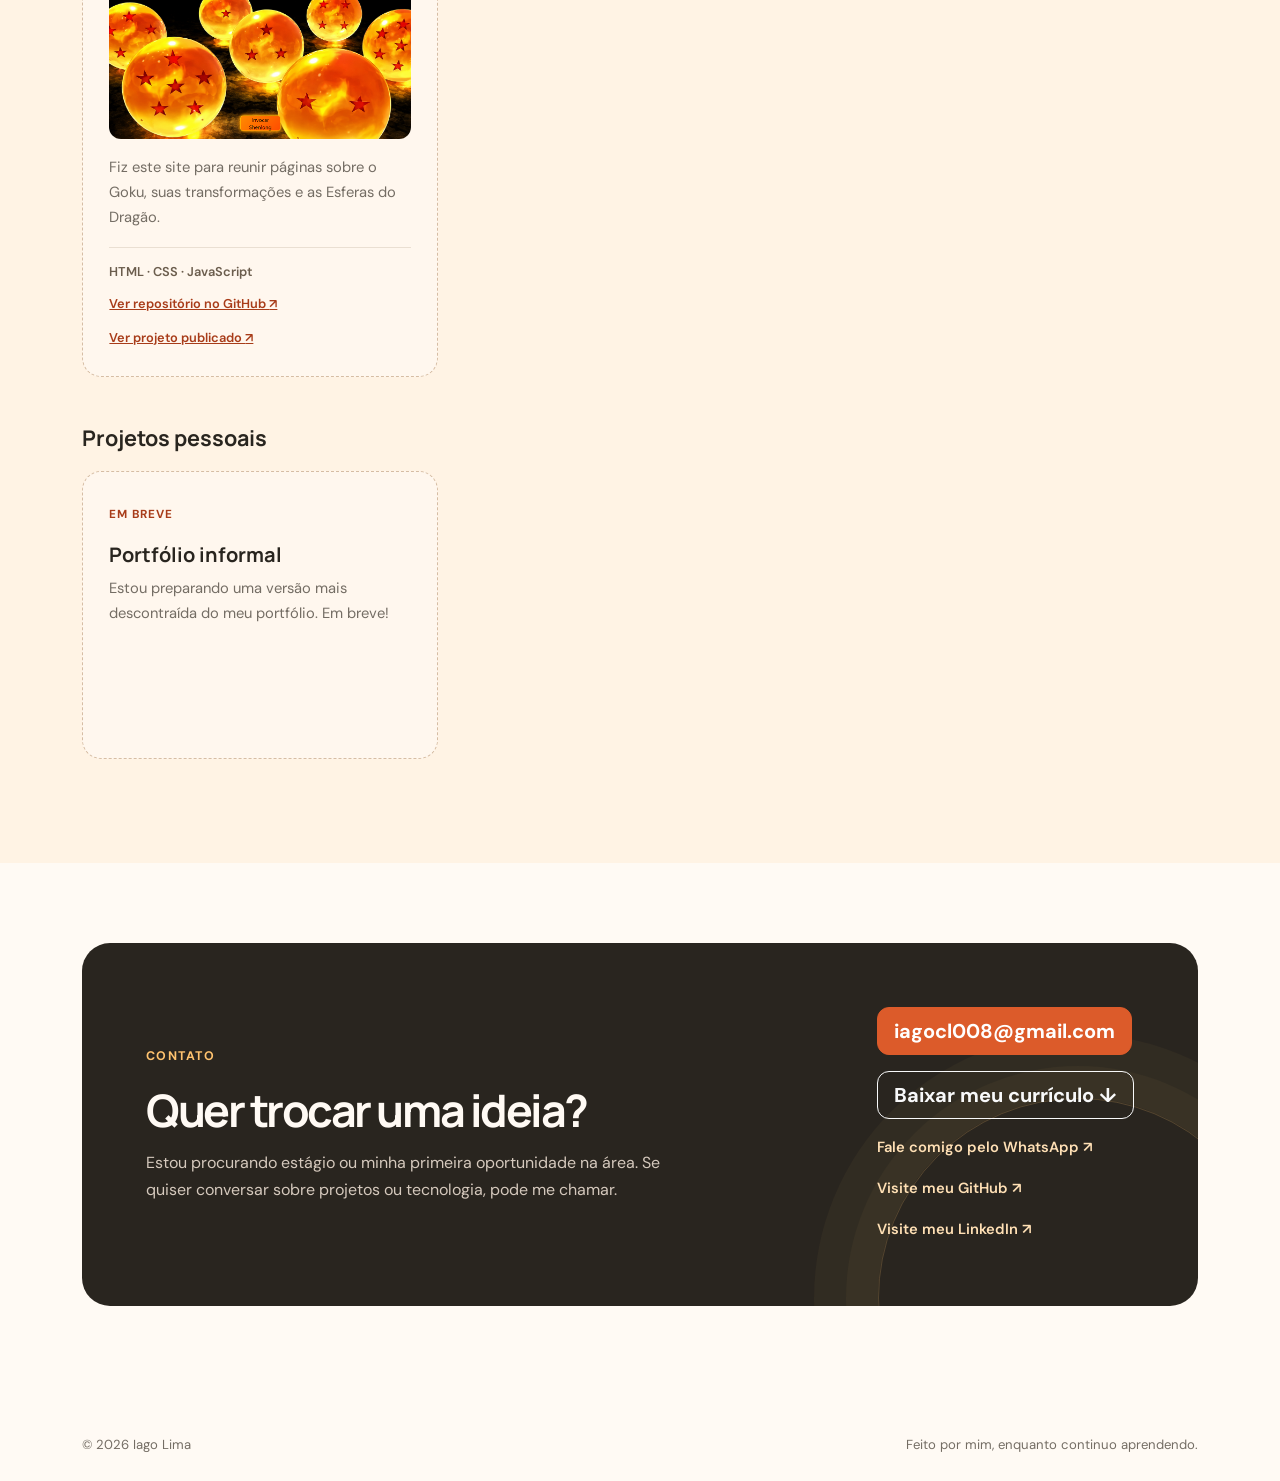
==== commit cf529627: "Finalização do portifolio formal" ====
--- a/formal.html
+++ b/formal.html
@@ -75,19 +75,9 @@
                 Estudo Desenvolvimento de Software Multiplataforma e estou sempre aprendendo algo novo.
               </p>
               <p class="resumo-inicio">
-                Gosto de aprender fazendo, trabalhar em equipe e criar soluções que ajudem de verdade.
+                Gosto de aprender fazendo, trabalhar em equipe e criar soluções criativas que ajudem de verdade.
                 Estou procurando uma oportunidade de estágio ou meu primeiro emprego na área.
               </p>
-              <!-- Flex permite que os botões quebrem linha quando faltar espaço. -->
-              <div class="d-flex flex-wrap gap-3 mt-4">
-                <a class="btn botao-destaque btn-lg" href="#projetos">Conheça meus projetos</a>
-                <a class="btn btn-outline-dark btn-lg botao-contorno-quente" href="#sobre">Um pouco sobre mim</a>
-              </div>
-              <div class="info-inicio">
-                <span>FATEC</span>
-                <span class="separador-info" aria-hidden="true"></span>
-                <span>DSM · 1º semestre</span>
-              </div>
             </div>
             <div class="col-lg-6">
               <div class="cartao-apresentacao">
@@ -104,16 +94,15 @@
                     height="200"
                   >
                 </div>
-                <p class="frase-apresentacao">Aprendendo, criando<br>e colocando ideias em prática.</p>
+                <p class="frase-apresentacao">Aprendendo, criando<br>e colocando conhecimentos em prática.</p>
                 <div class="tags-apresentacao" aria-label="Áreas de interesse">
-                  <span>Programação</span>
+                  <span>Proatividade</span>
                   <span>Criatividade</span>
                   <span>Trabalho em equipe</span>
                 </div>
                 <span class="circulo-decorativo circulo-direita" aria-hidden="true"></span>
                 <span class="circulo-decorativo circulo-esquerda" aria-hidden="true"></span>
               </div>
-              <p class="nota-inicio">Quando não estou programando, curto cultura pop e desenho.</p>
             </div>
           </div>
         </div>
@@ -126,23 +115,23 @@
           <div class="row g-5 align-items-start">
             <div class="col-lg-4">
               <p class="rotulo-secao">Sobre mim</p>
-              <h2>Gosto de aprender na prática.</h2>
+              <h2>Gosto de aprender e evoluir.</h2>
             </div>
             <div class="col-lg-7 offset-lg-1">
               <p class="texto-introducao">
                 Sou sociável, me adapto bem a situações novas e gosto de trabalhar com outras pessoas.
-                Em cada projeto, tento colaborar, aprender algo novo e fazer minha parte da melhor forma.
+                Em cada projeto, tento colaborar, aprender algo novo e fazer minha parte da melhor forma que contribua para o time.
               </p>
               <p class="texto-secundario">
                 Já participei de projetos acadêmicos e pessoais, trabalhando em etapas como a organização,
-                a modelagem de banco de dados e o desenvolvimento do frontend. Quero continuar aprendendo
-                e colocar essa experiência em prática numa equipe.
+                a modelagem e tratamento do banco de dados e o desenvolvimento do frontend. Quero continuar aprendendo
+                e colocar essa experiência em prática numa equipe profissional.
               </p>
               <div class="bloco-interesses">
                 <span class="rotulo-interesses">Fora do código</span>
                 <p>
-                  Fora da programação, gosto de assistir animes, acompanhar Marvel e DC, desenhar
-                  personagens, jogar, ler sobre cultura pop e treinar.
+                  Fora da programação, gosto de assistir animes, acompanhar Marvel e DC tanto nos quadrinhos quanto em Comics e mangá, desenhar
+                  eles, jogar, manter tanto a mente quanto o corpo em forma.
                 </p>
               </div>
             </div>
@@ -155,7 +144,7 @@
           <div class="titulo-secao">
             <p class="rotulo-secao">Formação</p>
             <h2>O que estou estudando</h2>
-            <p class="texto-secundario">Minha formação me ajuda a aprender mais sobre desenvolvimento de software.</p>
+            <p class="texto-secundario">Minhas formações contribuem para eu atuar na area de desenvolvimento de software.</p>
           </div>
           <div class="linha-formacao">
             <article class="item-formacao">
@@ -168,7 +157,7 @@
                 <h3>Desenvolvimento de Software Multiplataforma</h3>
                 <p class="instituicao-formacao">FATEC</p>
                 <p class="texto-secundario mb-0">
-                  No curso, estudo como planejar e desenvolver software para diferentes plataformas.
+                  No curso, estudo como planejar e desenvolver software para diferentes plataformas utilizando metodologias ageis como scrum.
                 </p>
               </div>
             </article>
@@ -202,29 +191,58 @@
             </div>
             <div class="col-lg-7 offset-lg-1">
               <div class="grupo-competencias">
-                <h3>Linguagens e desenvolvimento web</h3>
-                <ul class="lista-competencias">
-                  <li>Python</li><li>Java</li><li>C#</li><li>HTML</li><li>CSS</li><li>JavaScript</li><li>Bootstrap</li>
+                <h3>Linguagens</h3>
+                <ul class="lista-competencias">
+                  <li>Python</li><li>Java</li><li>C#</li><li>JavaScript</li><li>HTML (Marcação)</li><li>CSS (Estilização)</li>
                 </ul>
               </div>
               <div class="grupo-competencias">
                 <h3>Frameworks</h3>
                 <ul class="lista-competencias">
-                  <li>Flask</li><li>Spring (Java)</li>
+                  <li>Flask</li><li>Spring (Java)</li><li>Bootstrap</li>
+                </ul>
+              </div>
+              <div class="grupo-competencias">
+                <h3>IDEA</h3>
+                <ul class="lista-competencias">
+                  <li>VScode</li><li>NetBeans</li><li>IntelliJ</li>
                 </ul>
               </div>
               <div class="grupo-competencias">
                 <h3>Bancos de dados</h3>
                 <ul class="lista-competencias">
-                  <li>MySQL</li><li>SQLite</li>
-                </ul>
-              </div>
-              <div class="grupo-competencias">
-                <h3>Ferramentas e colaboração</h3>
-                <ul class="lista-competencias">
-                  <li>VS Code</li><li>Figma</li><li>Astah UML</li><li>Git</li><li>GitHub</li>
-                  <li>Docker</li><li>Webmin</li><li>FileZilla</li>
-                  <li>Jira</li><li>Trello</li><li>Slack</li>
+                  <li>Maria DB</li><li>SQLite</li>
+                </ul>
+              </div>
+              <div class="grupo-competencias">
+                <h3>Infraestrutura</h3>
+                <ul class="lista-competencias">
+                  <li>VS Code</li><li>Astah UML</li>
+                  <li>Git</li><li>Docker</li><li>Webmin</li><li>FileZilla</li>
+                </ul>
+              </div>
+              <div class="grupo-competencias">
+                <h3>Engenharia</h3>
+                <ul class="lista-competencias">
+                  <li>Astah UML</li><li>Postman</li>
+                </ul>
+              </div>
+              <div class="grupo-competencias">
+                <h3>Design</h3>
+                <ul class="lista-competencias">
+                  <li>Figma</li><li>Canva</li>
+                </ul>
+              </div>
+              <div class="grupo-competencias">
+                <h3>Colaboração</h3>
+                <ul class="lista-competencias">
+                  <li>GitHub</li><li>Jira</li><li>Trello</li><li>Slack</li>
+                </ul>
+              </div>
+              <div class="grupo-competencias">
+                <h3>Metodologias</h3>
+                <ul class="lista-competencias">
+                  <li>Scrum</li>
                 </ul>
               </div>
               <p class="nota-competencias">Ainda estou aprendendo e adicionando coisas novas por aqui.</p>
@@ -251,7 +269,7 @@
               <div class="col-md-6 col-lg-4">
                 <article class="cartao-projeto">
                   <span class="tipo-projeto">API-DSM · 1º semestre</span>
-                  <h3>Crédito inclusivo com dados do BCB</h3>
+                  <h3>AvoCredit</h3>
                   <img
                     class="imagem-projeto"
                     src="Img/AvoCredit.png"
@@ -283,7 +301,7 @@
               <div class="col-md-6 col-lg-4">
                 <article class="cartao-projeto">
                   <span class="tipo-projeto">Aplicação web</span>
-                  <h3>Processo estruturado para análise de falhas</h3>
+                  <h3>SIF</h3>
                   <img
                     class="imagem-projeto"
                     src="Img/SIF.jpeg"
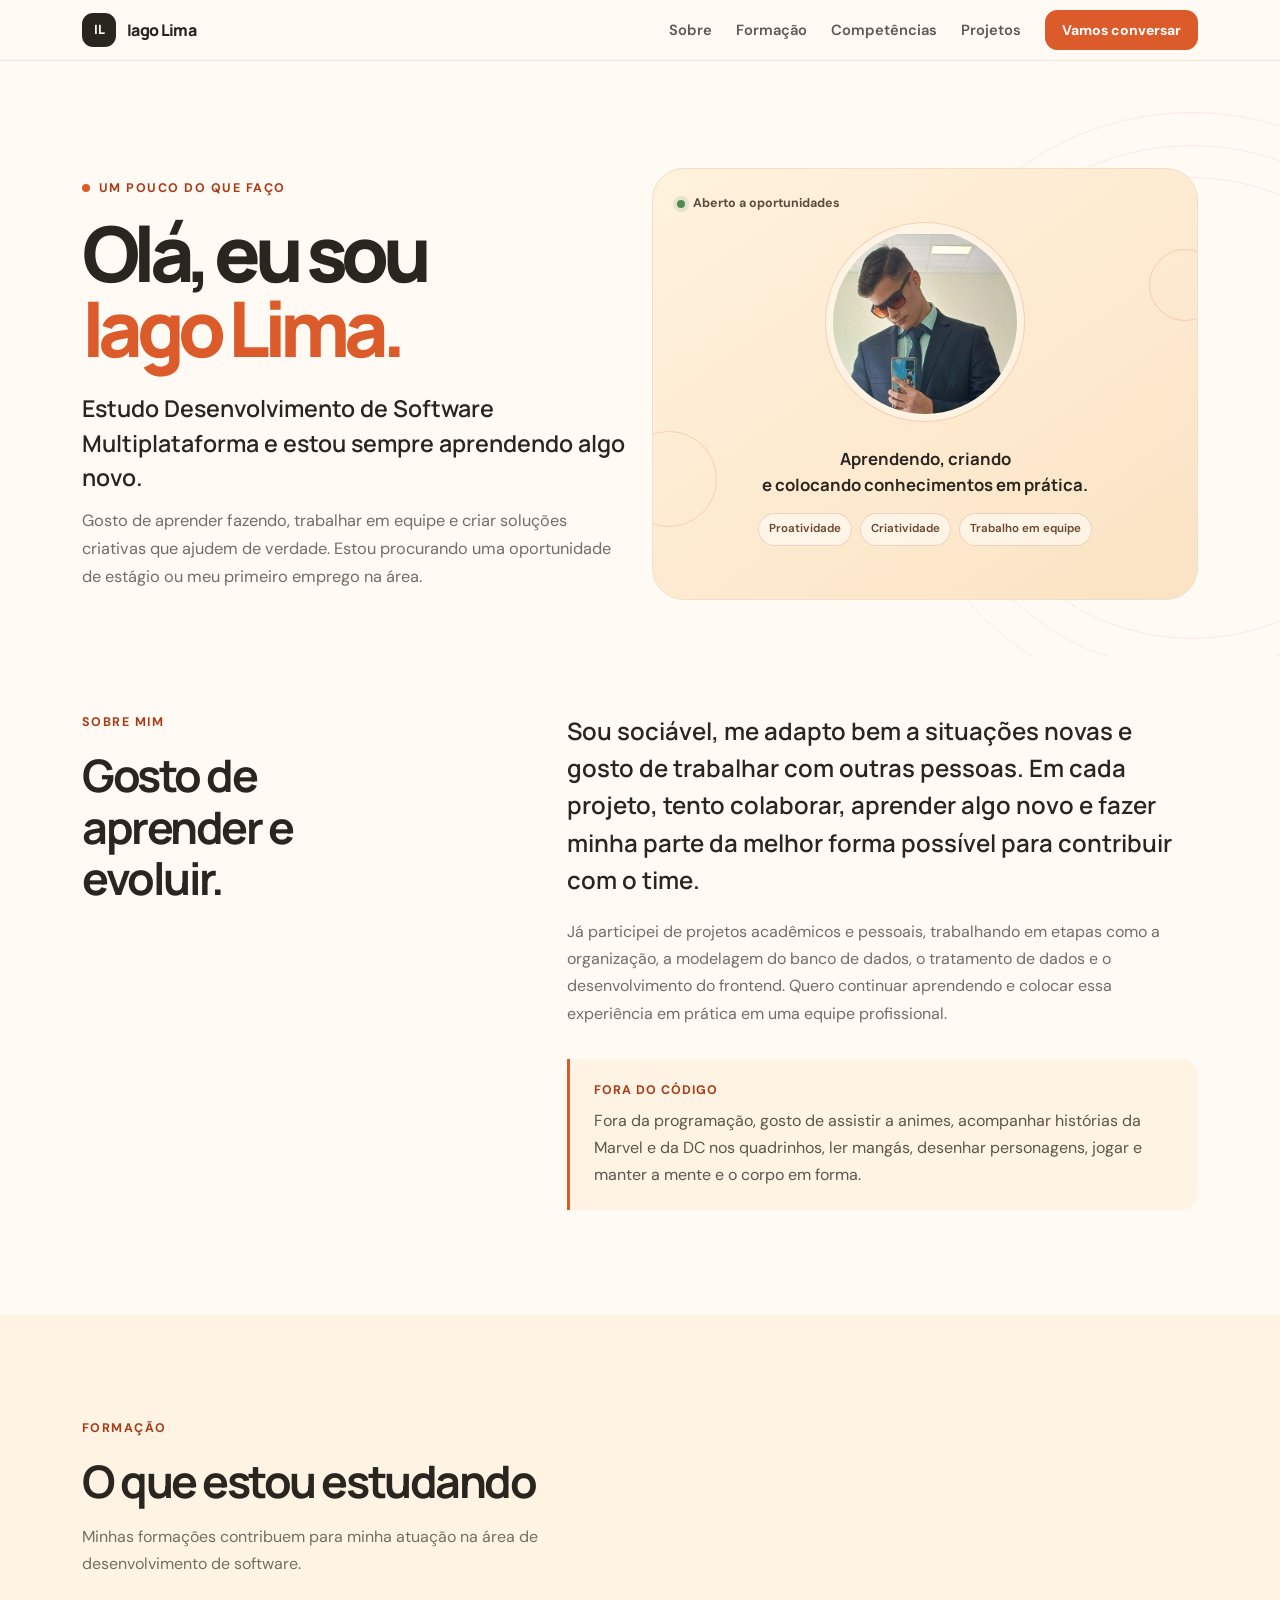
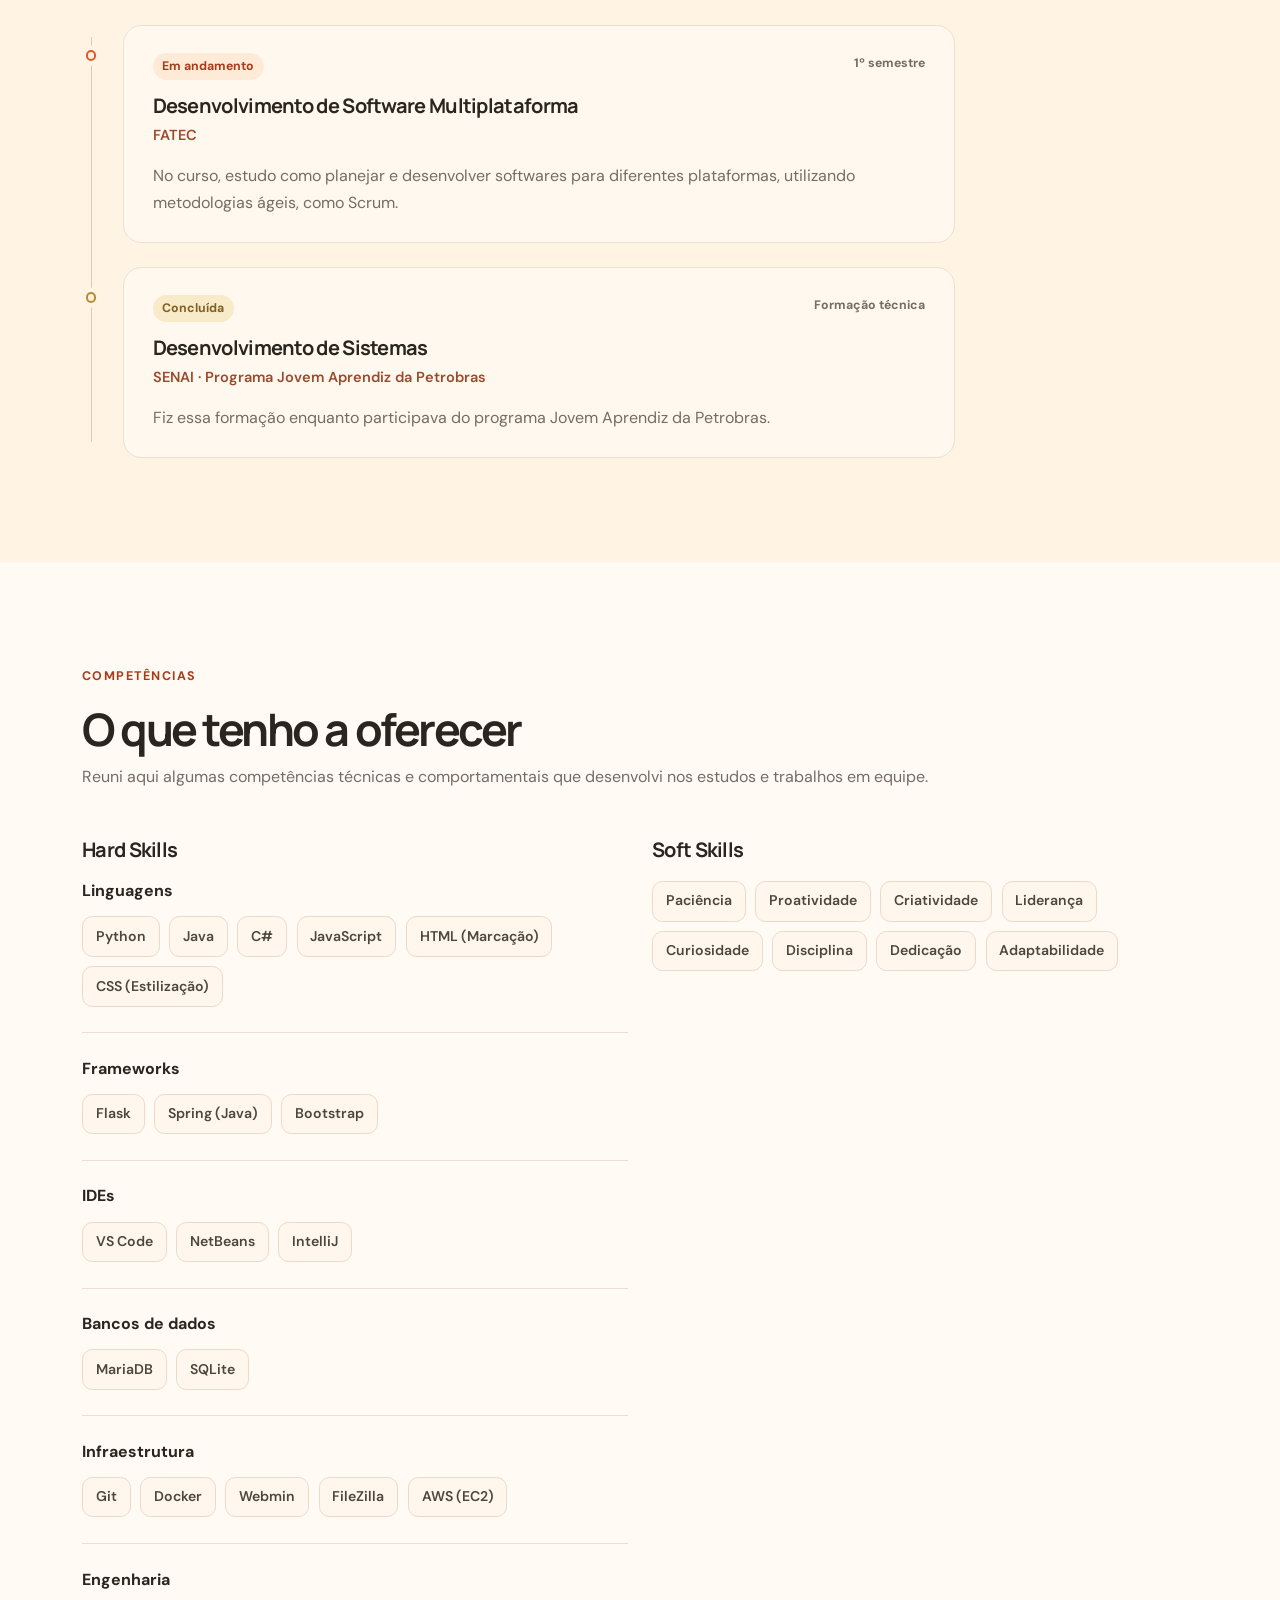
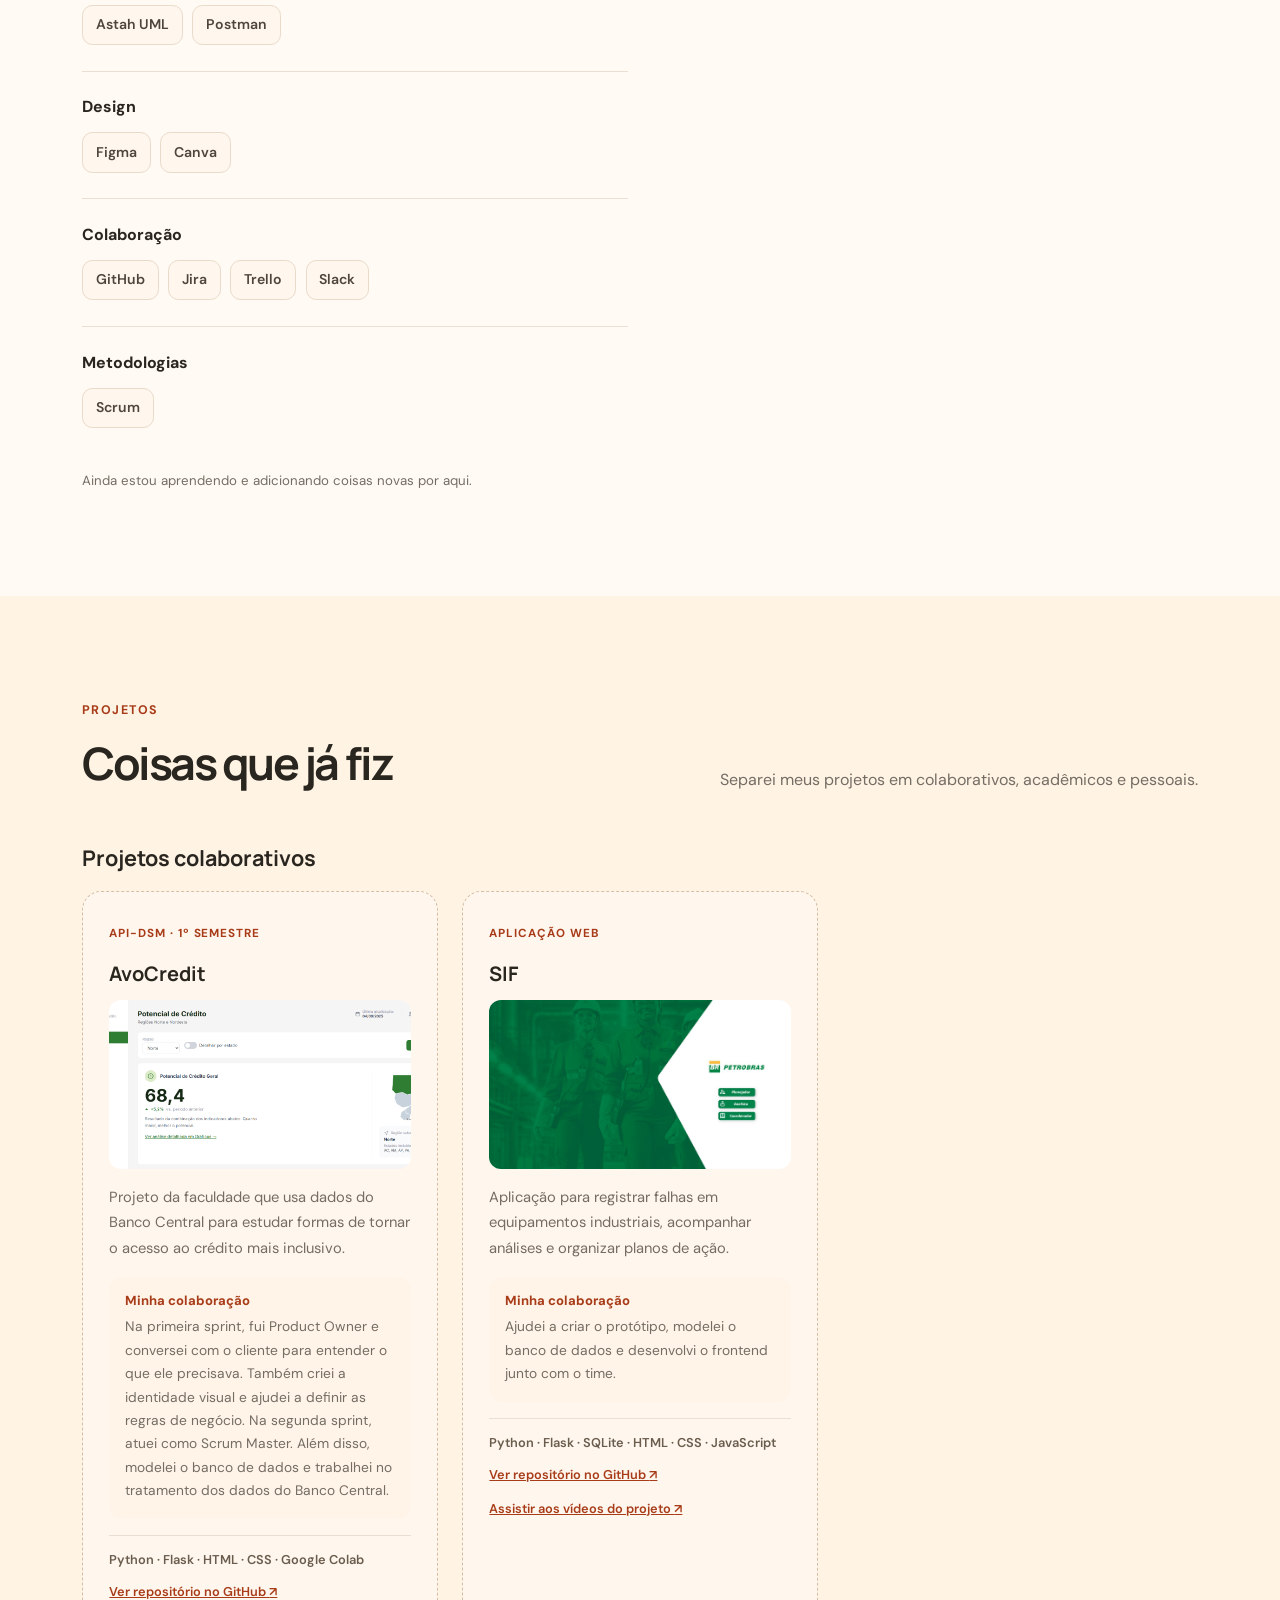
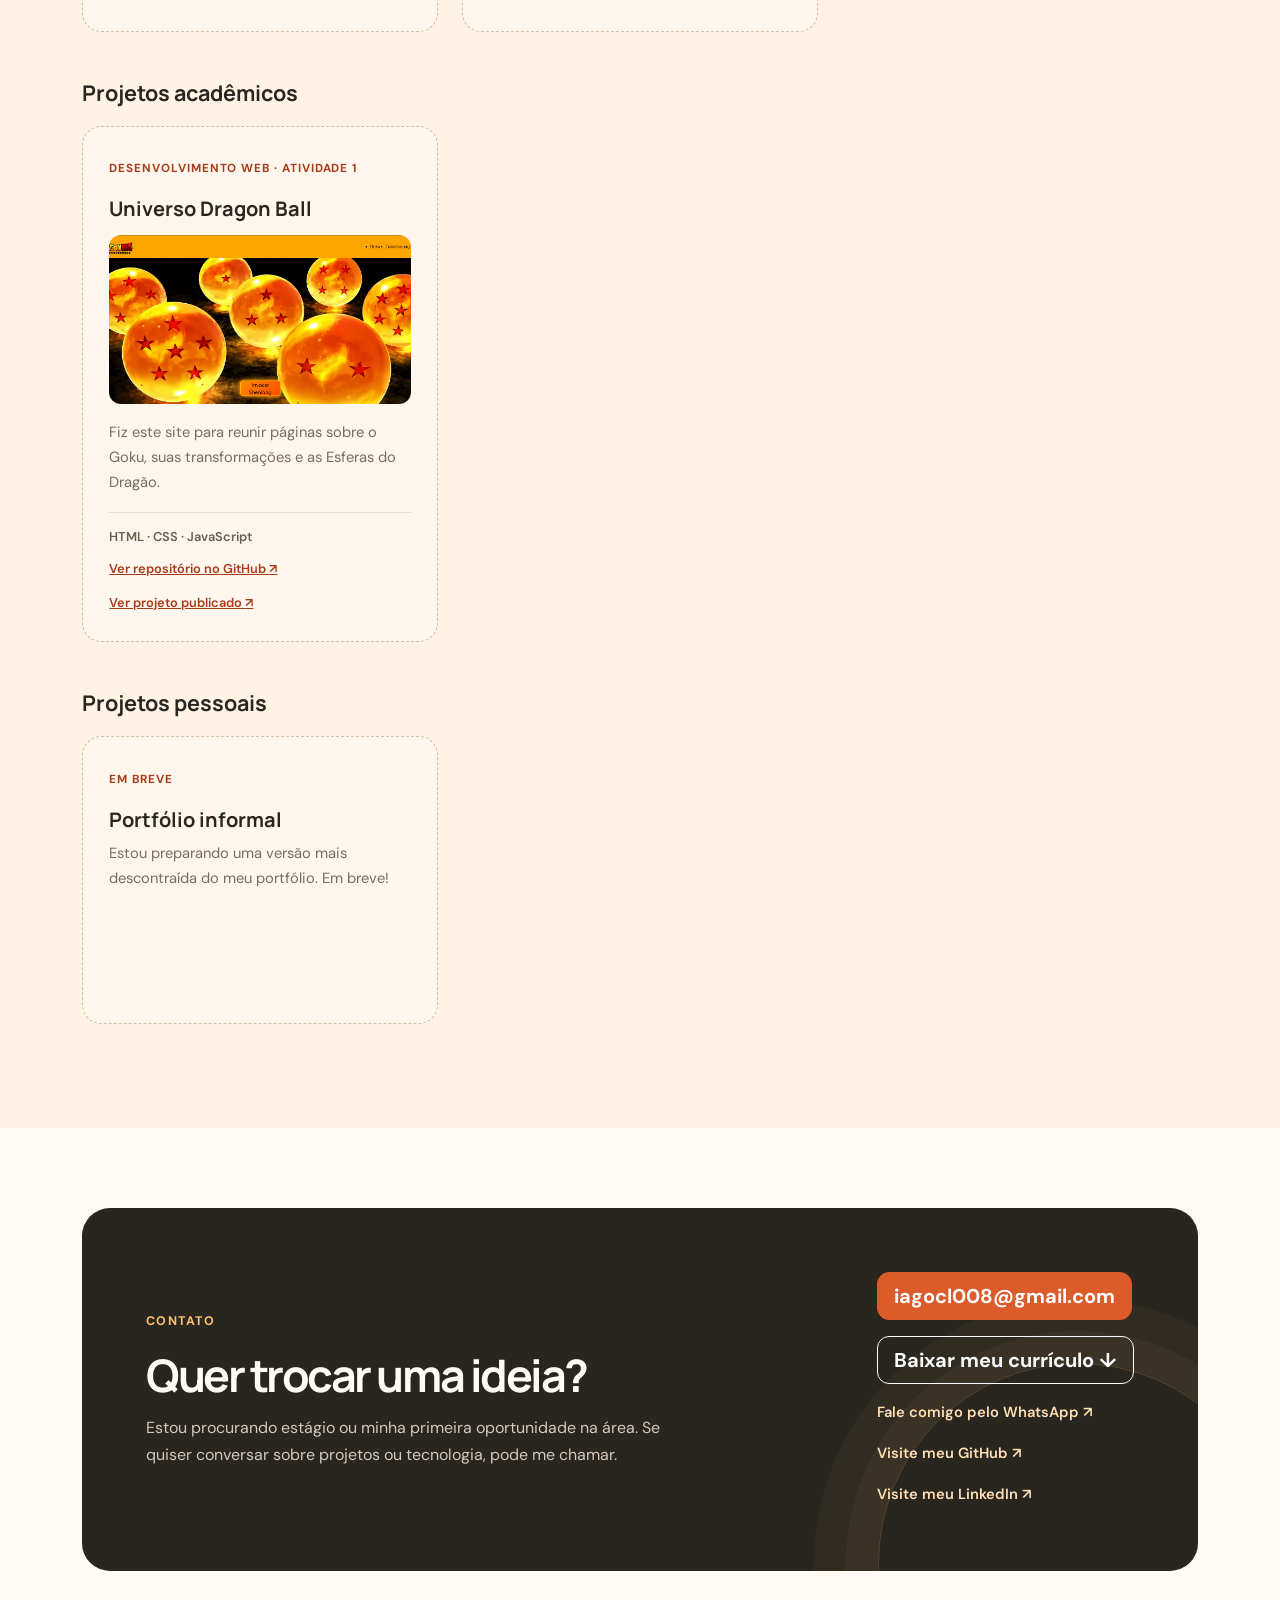
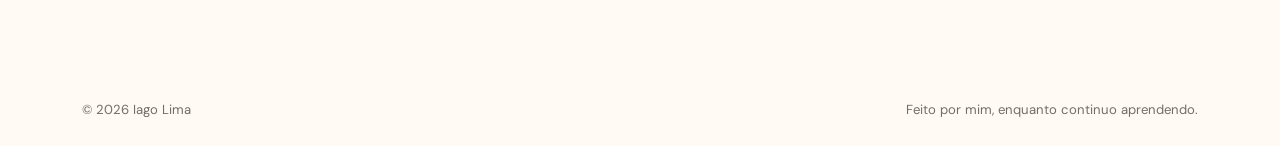
==== commit 58d1034b: "Adicionando soft skills" ====
--- a/formal.html
+++ b/formal.html
@@ -120,18 +120,18 @@
             <div class="col-lg-7 offset-lg-1">
               <p class="texto-introducao">
                 Sou sociável, me adapto bem a situações novas e gosto de trabalhar com outras pessoas.
-                Em cada projeto, tento colaborar, aprender algo novo e fazer minha parte da melhor forma que contribua para o time.
+                Em cada projeto, tento colaborar, aprender algo novo e fazer minha parte da melhor forma possível para contribuir com o time.
               </p>
               <p class="texto-secundario">
                 Já participei de projetos acadêmicos e pessoais, trabalhando em etapas como a organização,
-                a modelagem e tratamento do banco de dados e o desenvolvimento do frontend. Quero continuar aprendendo
-                e colocar essa experiência em prática numa equipe profissional.
+                a modelagem do banco de dados, o tratamento de dados e o desenvolvimento do frontend.
+                Quero continuar aprendendo e colocar essa experiência em prática em uma equipe profissional.
               </p>
               <div class="bloco-interesses">
                 <span class="rotulo-interesses">Fora do código</span>
                 <p>
-                  Fora da programação, gosto de assistir animes, acompanhar Marvel e DC tanto nos quadrinhos quanto em Comics e mangá, desenhar
-                  eles, jogar, manter tanto a mente quanto o corpo em forma.
+                  Fora da programação, gosto de assistir a animes, acompanhar histórias da Marvel e da DC
+                  nos quadrinhos, ler mangás, desenhar personagens, jogar e manter a mente e o corpo em forma.
                 </p>
               </div>
             </div>
@@ -144,7 +144,7 @@
           <div class="titulo-secao">
             <p class="rotulo-secao">Formação</p>
             <h2>O que estou estudando</h2>
-            <p class="texto-secundario">Minhas formações contribuem para eu atuar na area de desenvolvimento de software.</p>
+            <p class="texto-secundario">Minhas formações contribuem para minha atuação na área de desenvolvimento de software.</p>
           </div>
           <div class="linha-formacao">
             <article class="item-formacao">
@@ -157,7 +157,8 @@
                 <h3>Desenvolvimento de Software Multiplataforma</h3>
                 <p class="instituicao-formacao">FATEC</p>
                 <p class="texto-secundario mb-0">
-                  No curso, estudo como planejar e desenvolver software para diferentes plataformas utilizando metodologias ageis como scrum.
+                  No curso, estudo como planejar e desenvolver softwares para diferentes plataformas,
+                  utilizando metodologias ágeis, como Scrum.
                 </p>
               </div>
             </article>
@@ -181,71 +182,84 @@
 
       <section id="competencias" class="secao ancora-secao">
         <div class="container">
+          <div class="titulo-secao">
+            <div>
+              <p class="rotulo-secao">Competências</p>
+              <h2>O que tenho a oferecer</h2>
+              <p class="texto-secundario">
+                Reuni aqui algumas competências técnicas e comportamentais que desenvolvi nos estudos e trabalhos em equipe.
+              </p>
+            </div>
+          </div>
           <div class="row g-5">
-            <div class="col-lg-4">
-              <p class="rotulo-secao">Competências</p>
-              <h2>O que venho aprendendo</h2>
-              <p class="texto-secundario mt-3">
-                Estas são algumas das tecnologias e ferramentas que já usei nos estudos e projetos.
-              </p>
-            </div>
-            <div class="col-lg-7 offset-lg-1">
-              <div class="grupo-competencias">
-                <h3>Linguagens</h3>
-                <ul class="lista-competencias">
-                  <li>Python</li><li>Java</li><li>C#</li><li>JavaScript</li><li>HTML (Marcação)</li><li>CSS (Estilização)</li>
-                </ul>
-              </div>
-              <div class="grupo-competencias">
-                <h3>Frameworks</h3>
-                <ul class="lista-competencias">
-                  <li>Flask</li><li>Spring (Java)</li><li>Bootstrap</li>
-                </ul>
-              </div>
-              <div class="grupo-competencias">
-                <h3>IDEA</h3>
-                <ul class="lista-competencias">
-                  <li>VScode</li><li>NetBeans</li><li>IntelliJ</li>
-                </ul>
-              </div>
-              <div class="grupo-competencias">
-                <h3>Bancos de dados</h3>
-                <ul class="lista-competencias">
-                  <li>Maria DB</li><li>SQLite</li>
-                </ul>
-              </div>
-              <div class="grupo-competencias">
-                <h3>Infraestrutura</h3>
-                <ul class="lista-competencias">
-                  <li>VS Code</li><li>Astah UML</li>
-                  <li>Git</li><li>Docker</li><li>Webmin</li><li>FileZilla</li>
-                </ul>
-              </div>
-              <div class="grupo-competencias">
-                <h3>Engenharia</h3>
-                <ul class="lista-competencias">
-                  <li>Astah UML</li><li>Postman</li>
-                </ul>
-              </div>
-              <div class="grupo-competencias">
-                <h3>Design</h3>
-                <ul class="lista-competencias">
-                  <li>Figma</li><li>Canva</li>
-                </ul>
-              </div>
-              <div class="grupo-competencias">
-                <h3>Colaboração</h3>
-                <ul class="lista-competencias">
-                  <li>GitHub</li><li>Jira</li><li>Trello</li><li>Slack</li>
-                </ul>
-              </div>
-              <div class="grupo-competencias">
-                <h3>Metodologias</h3>
-                <ul class="lista-competencias">
-                  <li>Scrum</li>
-                </ul>
-              </div>
-              <p class="nota-competencias">Ainda estou aprendendo e adicionando coisas novas por aqui.</p>
+            <div class="col-12">
+              <div class="row g-4">
+                <div class="col-md-6">
+                  <h3 class="titulo-tipo-competencia">Hard Skills</h3>
+                  <div class="grupo-competencias">
+                    <h4>Linguagens</h4>
+                    <ul class="lista-competencias">
+                      <li>Python</li><li>Java</li><li>C#</li><li>JavaScript</li><li>HTML (Marcação)</li><li>CSS (Estilização)</li>
+                    </ul>
+                  </div>
+                  <div class="grupo-competencias">
+                    <h4>Frameworks</h4>
+                    <ul class="lista-competencias">
+                      <li>Flask</li><li>Spring (Java)</li><li>Bootstrap</li>
+                    </ul>
+                  </div>
+                  <div class="grupo-competencias">
+                    <h4>IDEs</h4>
+                    <ul class="lista-competencias">
+                      <li>VS Code</li><li>NetBeans</li><li>IntelliJ</li>
+                    </ul>
+                  </div>
+                  <div class="grupo-competencias">
+                    <h4>Bancos de dados</h4>
+                    <ul class="lista-competencias">
+                      <li>MariaDB</li><li>SQLite</li>
+                    </ul>
+                  </div>
+                  <div class="grupo-competencias">
+                    <h4>Infraestrutura</h4>
+                    <ul class="lista-competencias">
+                      <li>Git</li><li>Docker</li><li>Webmin</li><li>FileZilla</li><li>AWS (EC2)</li>
+                    </ul>
+                  </div>
+                  <div class="grupo-competencias">
+                    <h4>Engenharia</h4>
+                    <ul class="lista-competencias">
+                      <li>Astah UML</li><li>Postman</li>
+                    </ul>
+                  </div>
+                  <div class="grupo-competencias">
+                    <h4>Design</h4>
+                    <ul class="lista-competencias">
+                      <li>Figma</li><li>Canva</li>
+                    </ul>
+                  </div>
+                  <div class="grupo-competencias">
+                    <h4>Colaboração</h4>
+                    <ul class="lista-competencias">
+                      <li>GitHub</li><li>Jira</li><li>Trello</li><li>Slack</li>
+                    </ul>
+                  </div>
+                  <div class="grupo-competencias">
+                    <h4>Metodologias</h4>
+                    <ul class="lista-competencias">
+                      <li>Scrum</li>
+                    </ul>
+                  </div>
+                  <p class="nota-competencias">Ainda estou aprendendo e adicionando coisas novas por aqui.</p>
+                </div>
+                <div class="col-md-6">
+                  <h3 class="titulo-tipo-competencia">Soft Skills</h3>
+                  <ul class="lista-competencias">
+                    <li>Paciência</li><li>Proatividade</li><li>Criatividade</li><li>Liderança</li><li>Curiosidade</li>
+                    <li>Disciplina</li><li>Dedicação</li><li>Adaptabilidade</li>
+                  </ul>
+                </div>
+              </div>
             </div>
           </div>
         </div>
--- a/styles.css
+++ b/styles.css
@@ -511,7 +511,14 @@
   border-bottom: 0;
 }
 
-.grupo-competencias h3 {
+.titulo-tipo-competencia {
+  margin-bottom: 1.2rem;
+  font-size: 1.25rem;
+  font-weight: 700;
+  letter-spacing: -0.035em;
+}
+
+.grupo-competencias h4 {
   margin-bottom: 1rem;
   font-size: 1rem;
   font-weight: 700;
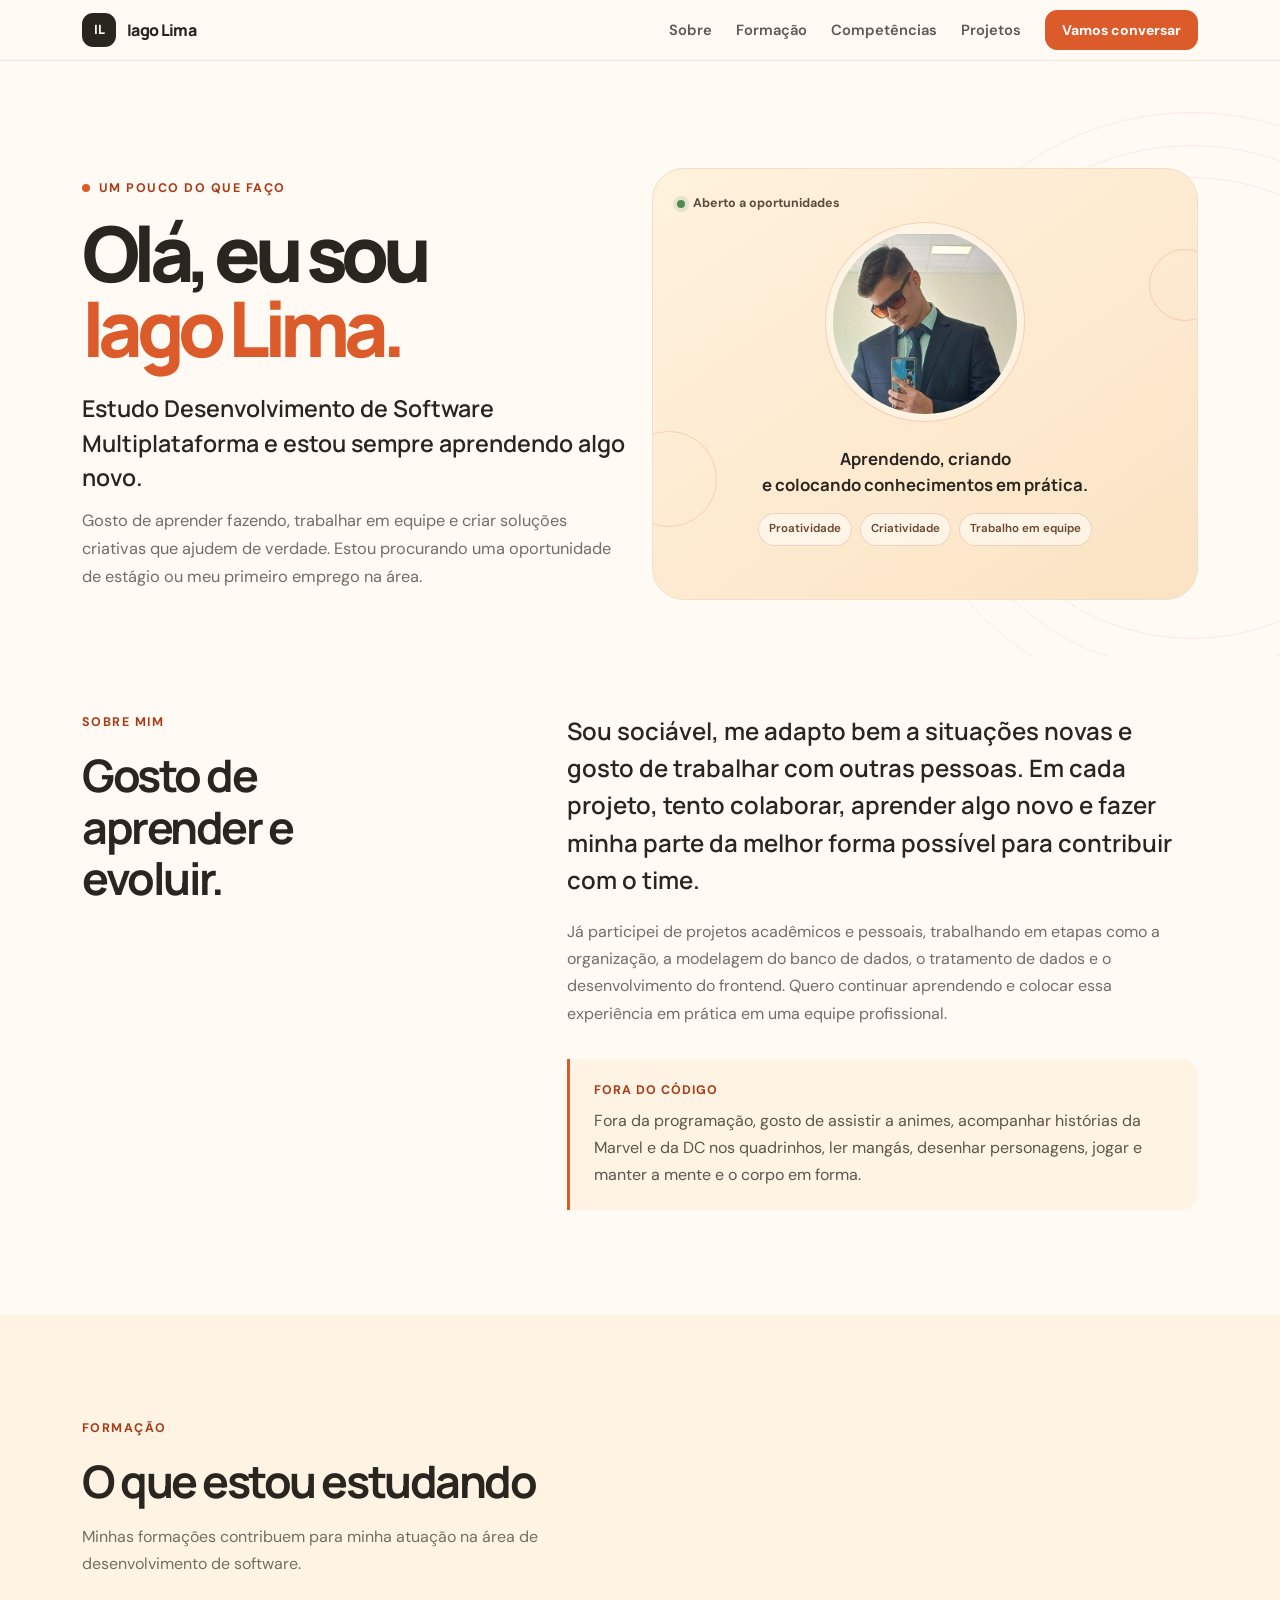
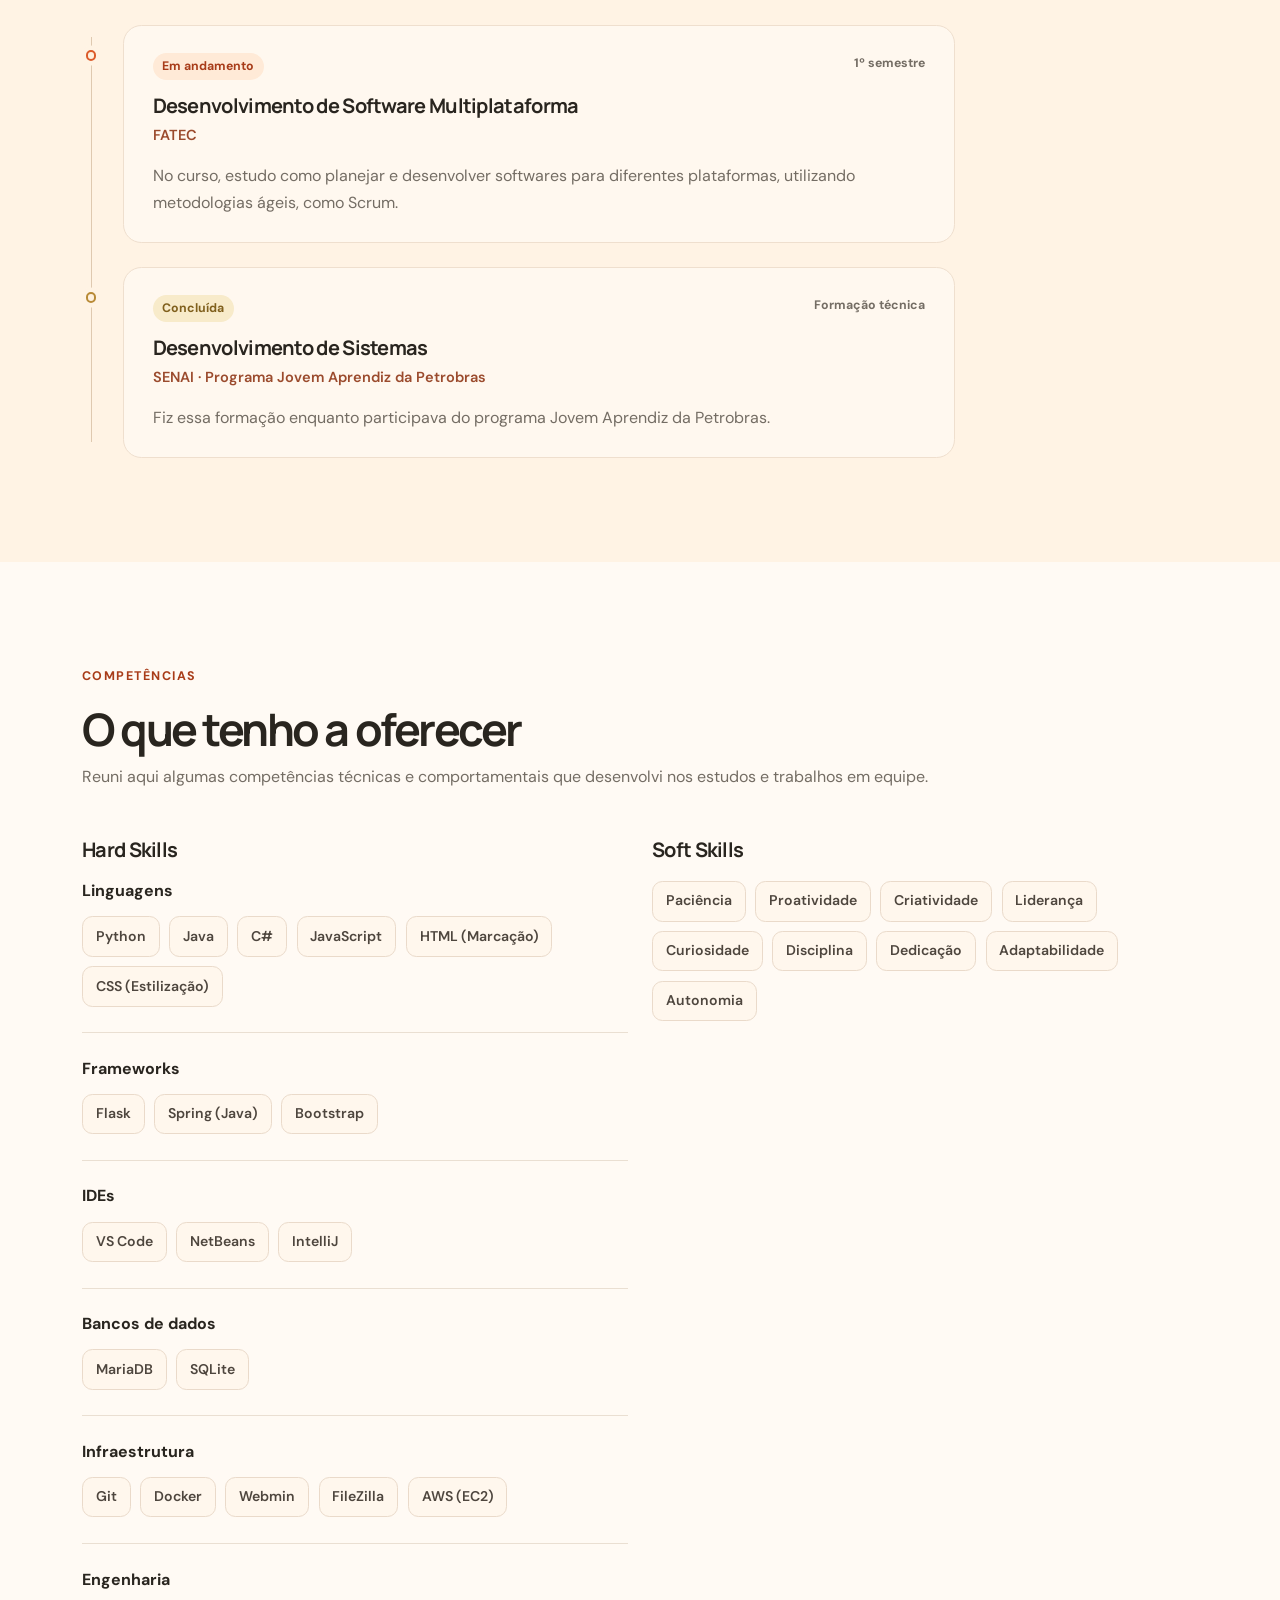
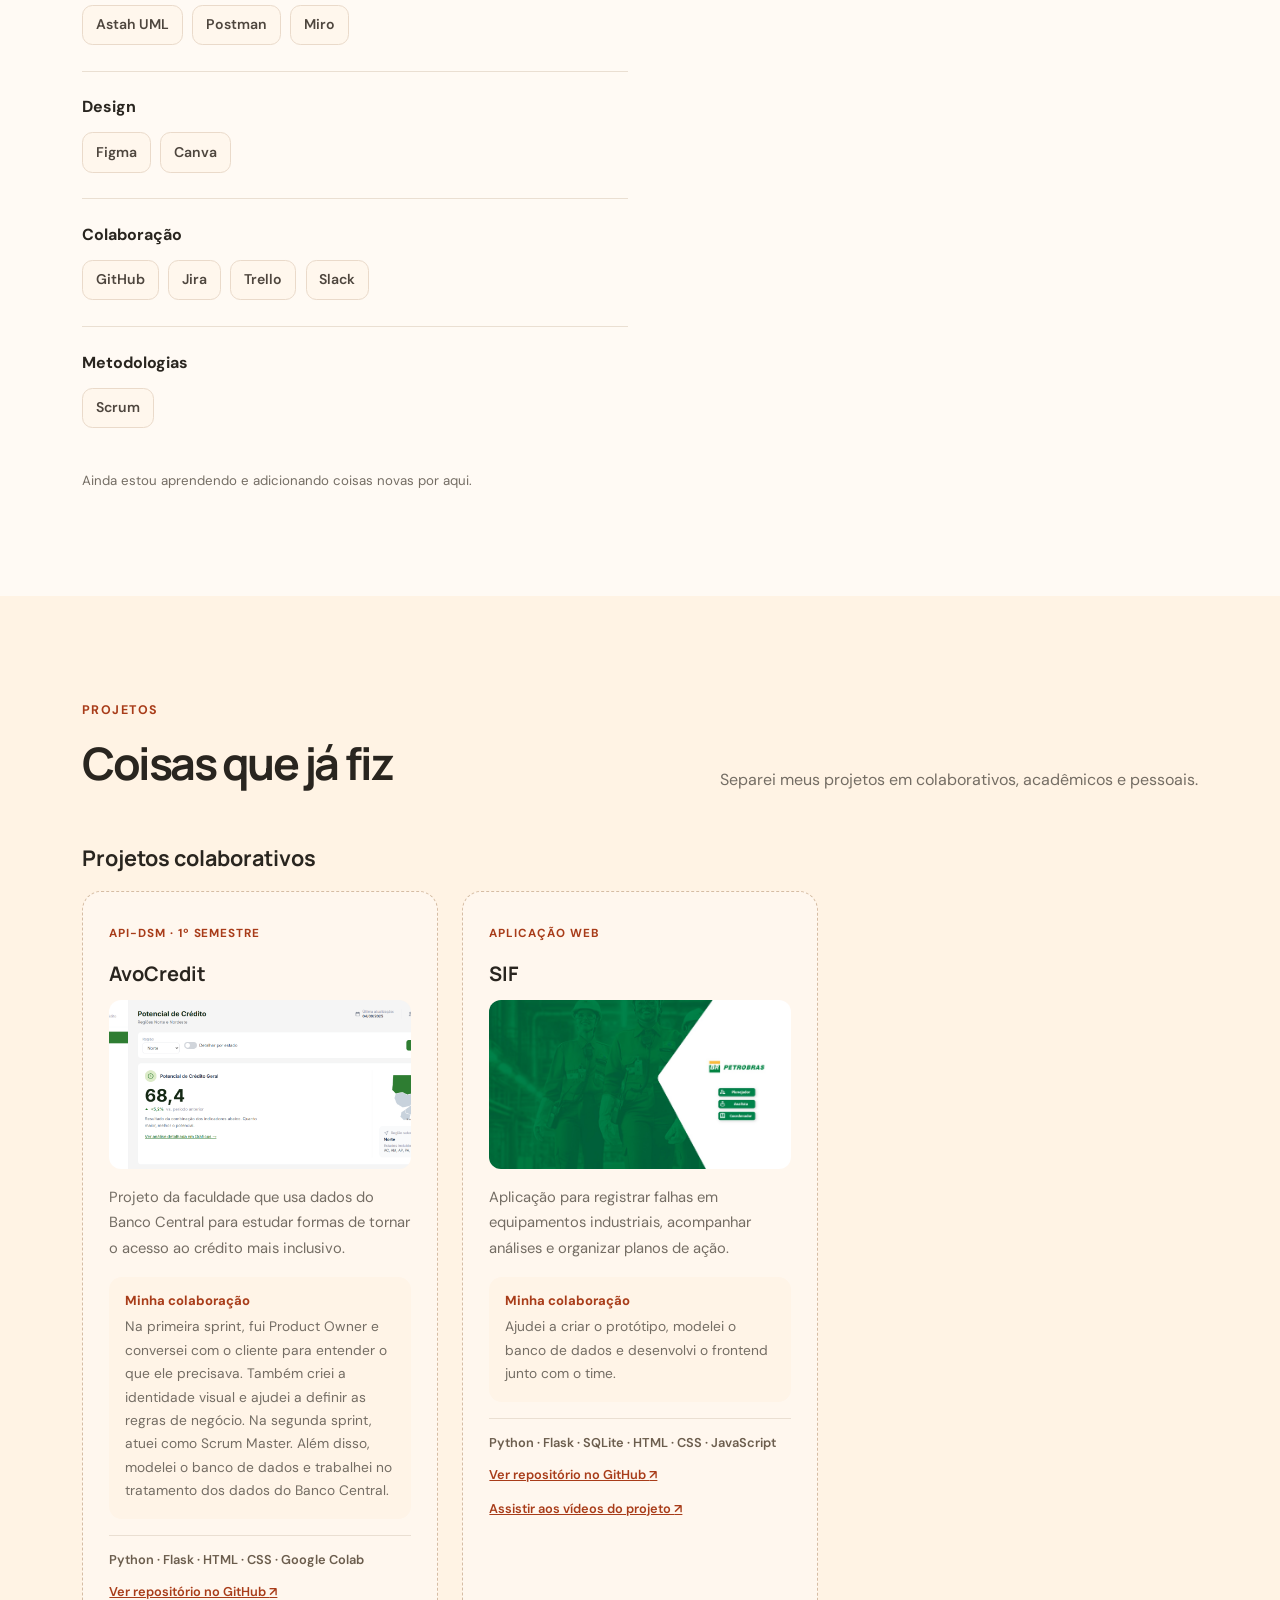
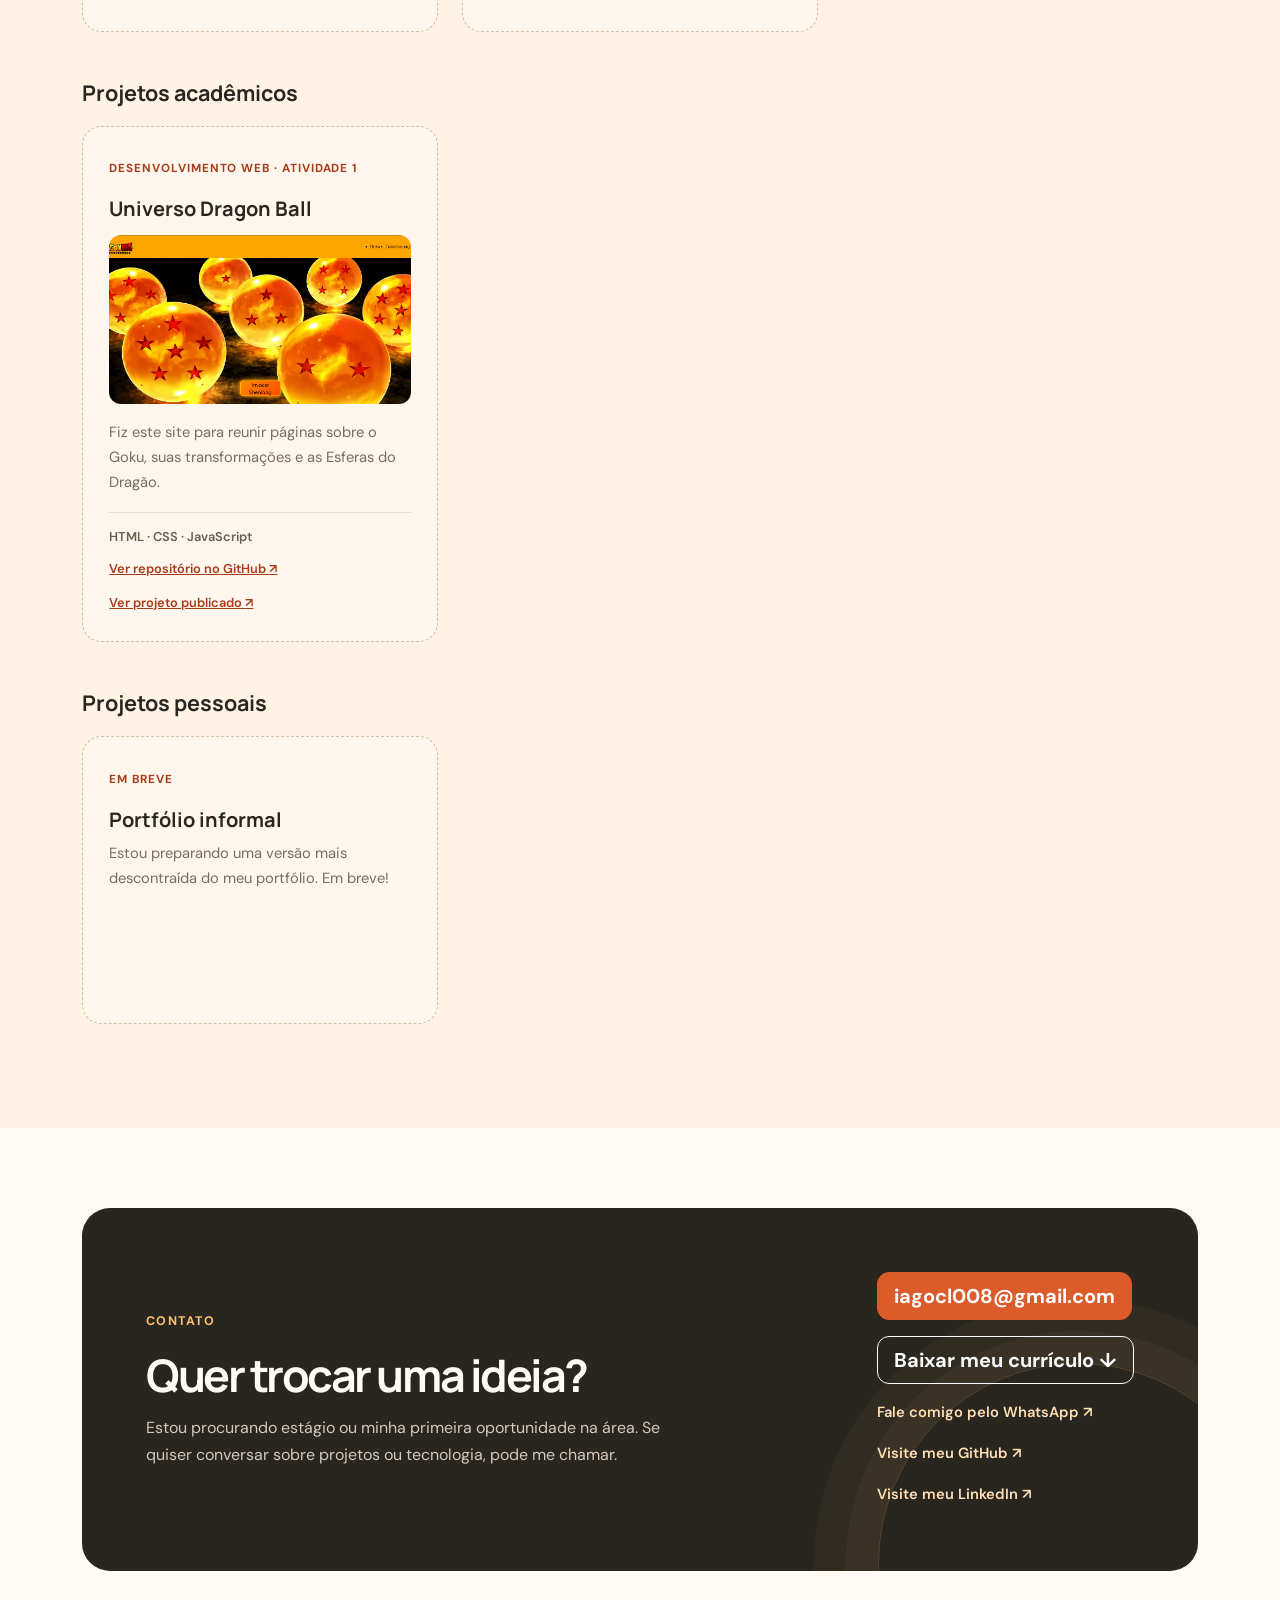
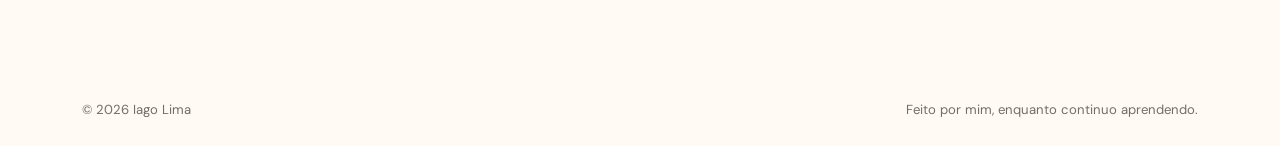
==== commit cfc0e06c: "Adicionando soft skills" ====
--- a/formal.html
+++ b/formal.html
@@ -229,7 +229,7 @@
                   <div class="grupo-competencias">
                     <h4>Engenharia</h4>
                     <ul class="lista-competencias">
-                      <li>Astah UML</li><li>Postman</li>
+                      <li>Astah UML</li><li>Postman</li><li>Miro</li>
                     </ul>
                   </div>
                   <div class="grupo-competencias">
@@ -256,7 +256,7 @@
                   <h3 class="titulo-tipo-competencia">Soft Skills</h3>
                   <ul class="lista-competencias">
                     <li>Paciência</li><li>Proatividade</li><li>Criatividade</li><li>Liderança</li><li>Curiosidade</li>
-                    <li>Disciplina</li><li>Dedicação</li><li>Adaptabilidade</li>
+                    <li>Disciplina</li><li>Dedicação</li><li>Adaptabilidade</li><li>Autonomia</li>
                   </ul>
                 </div>
               </div>
